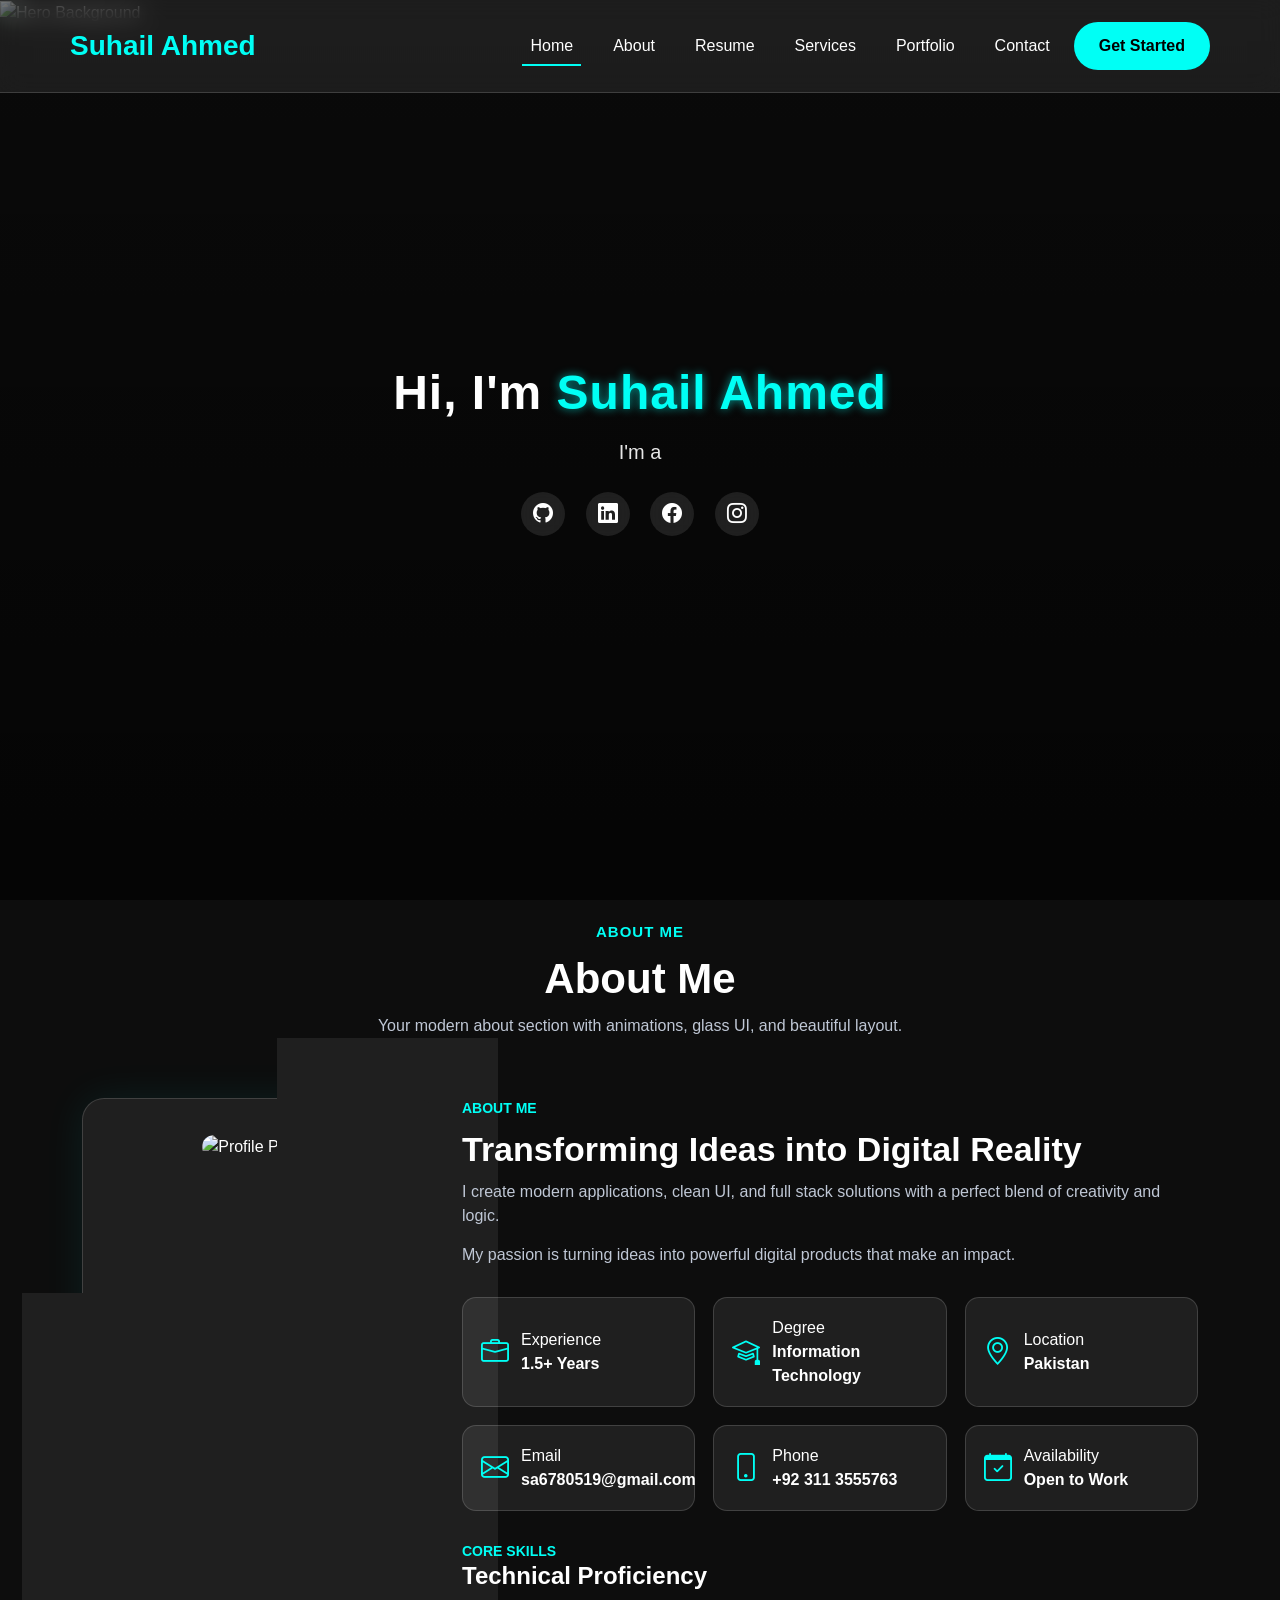
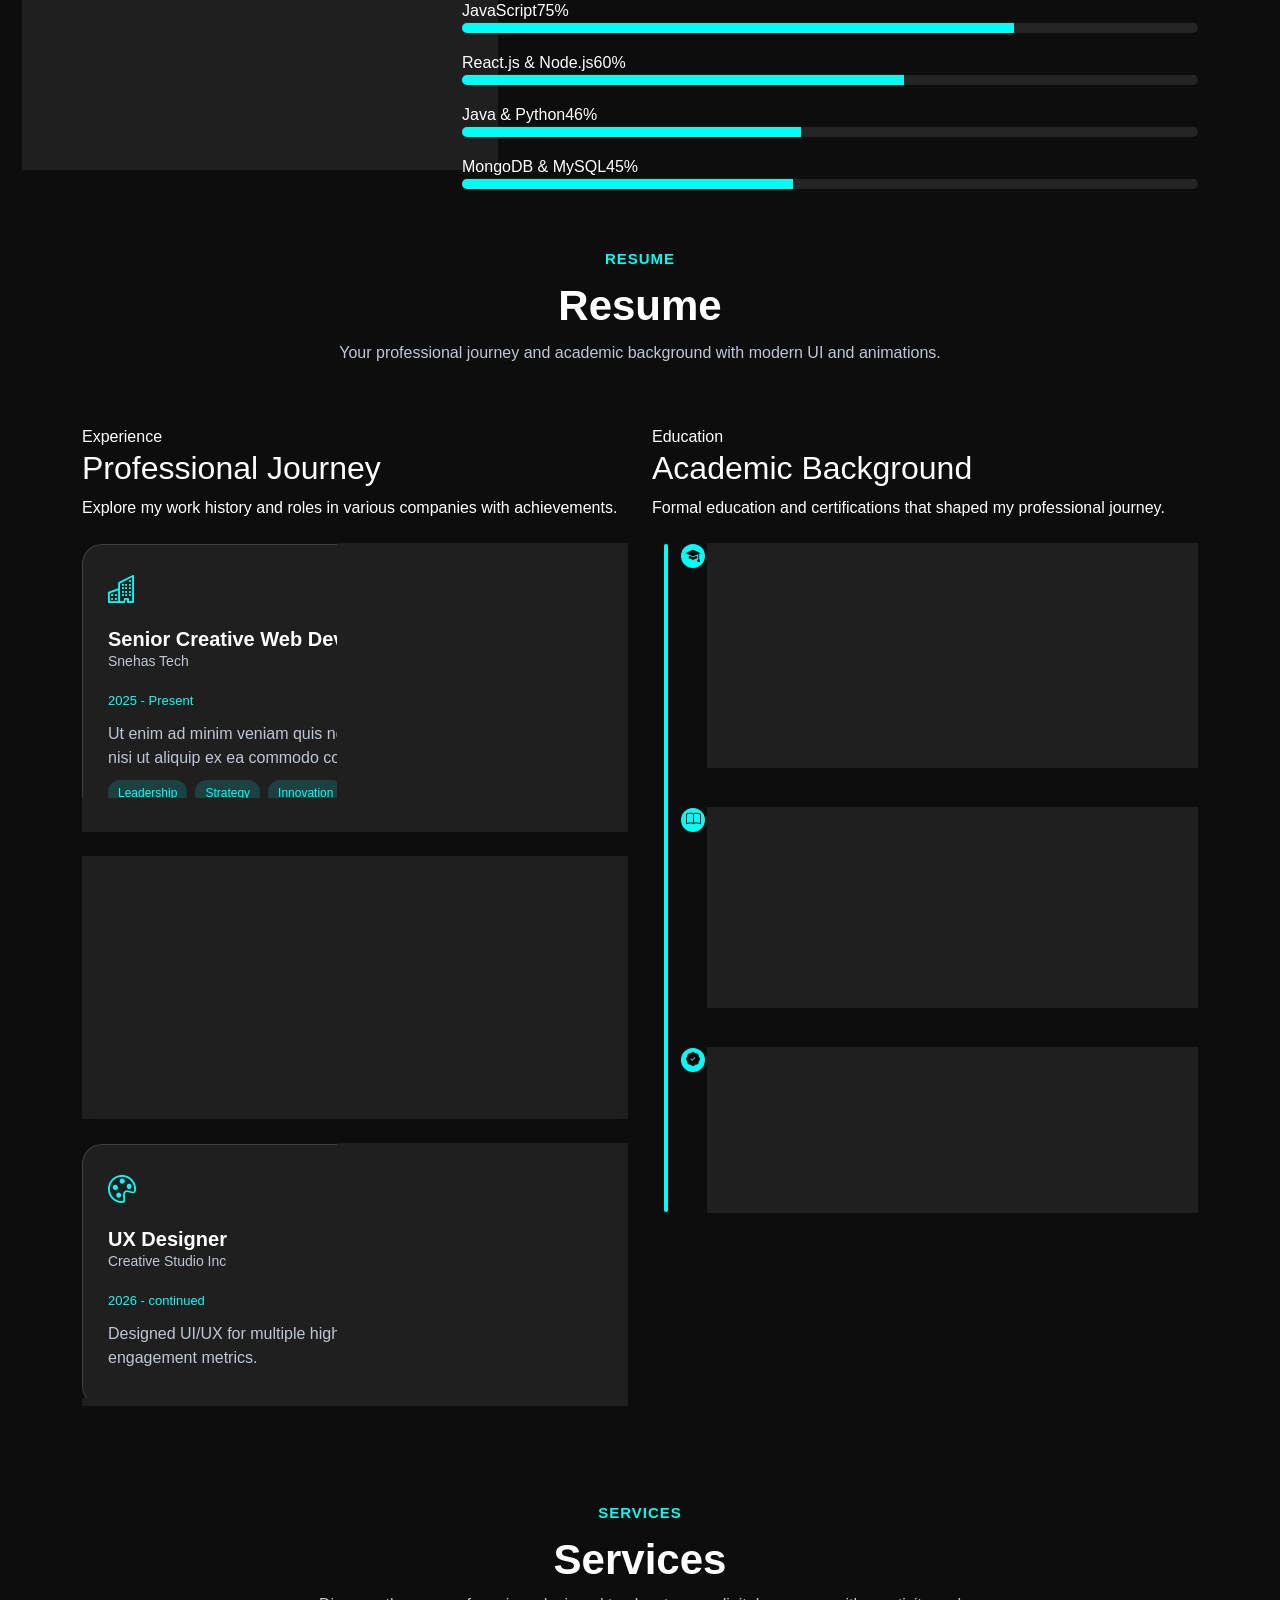
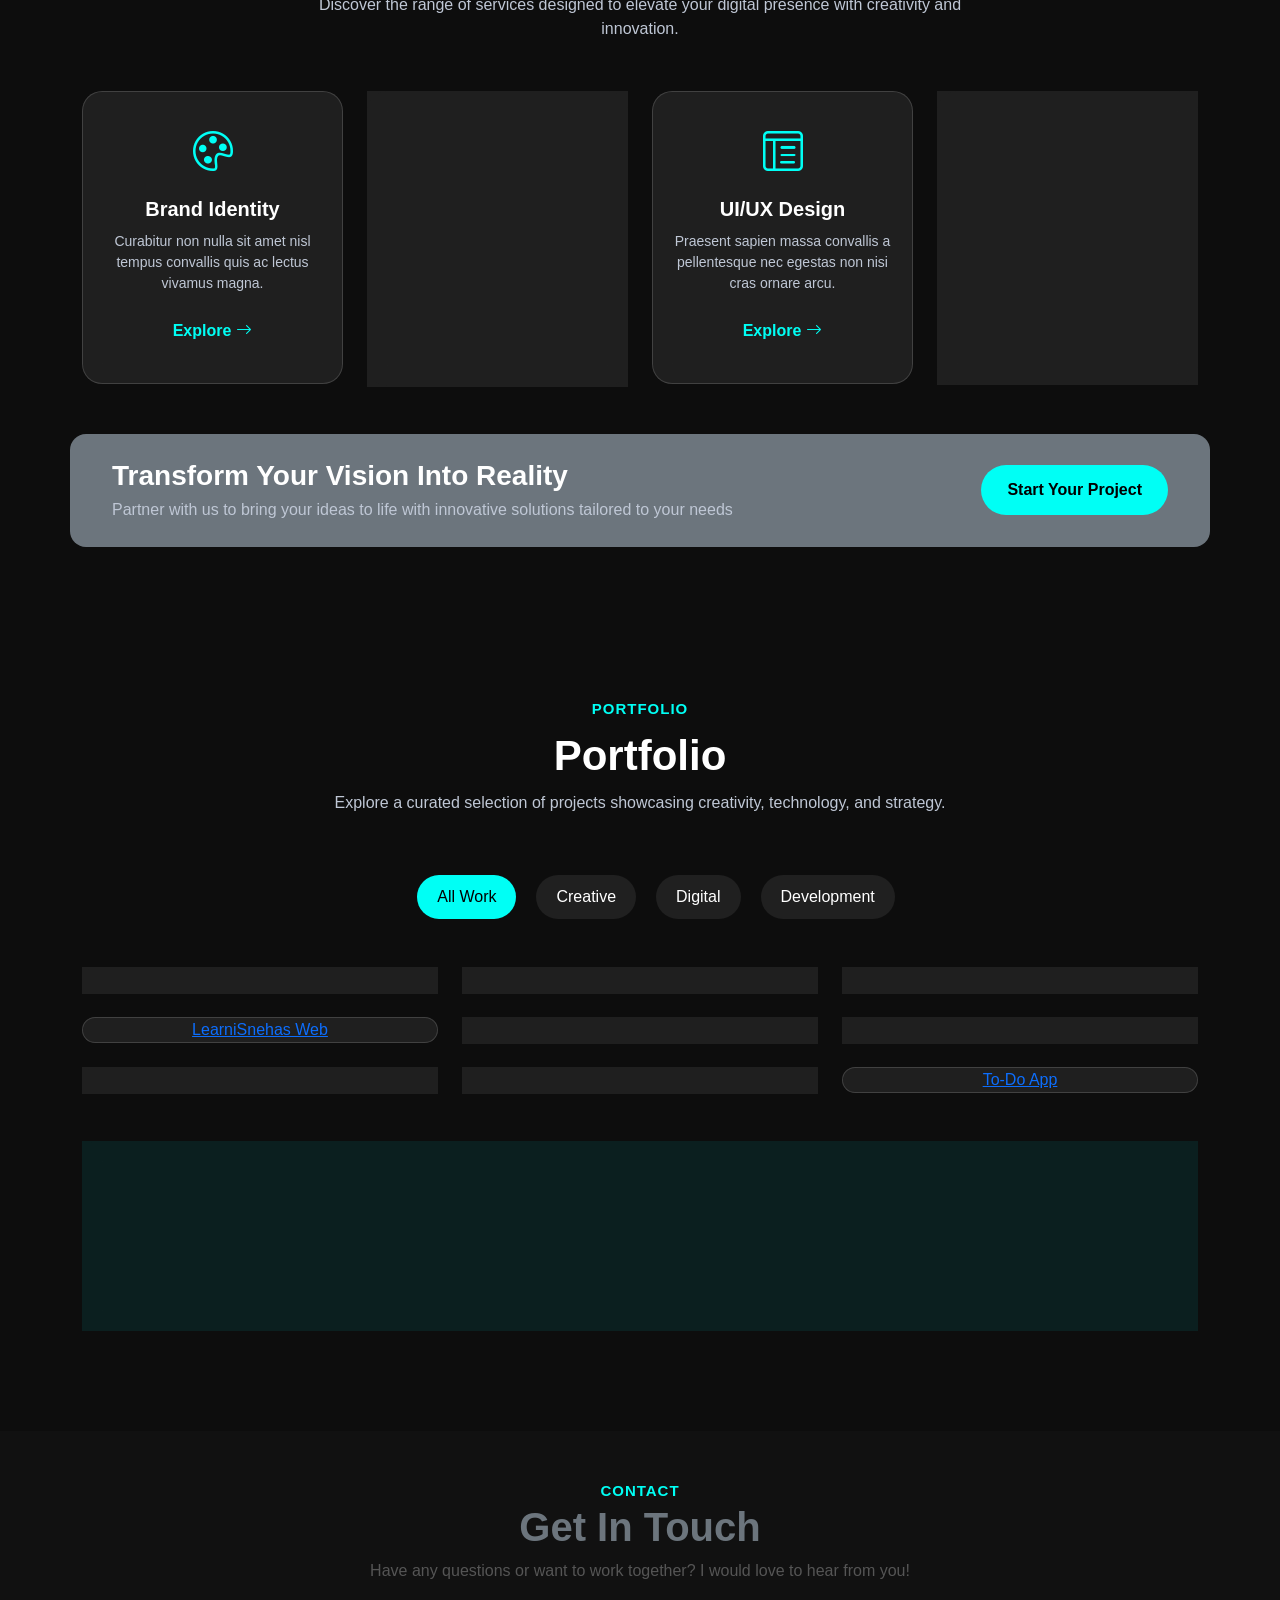
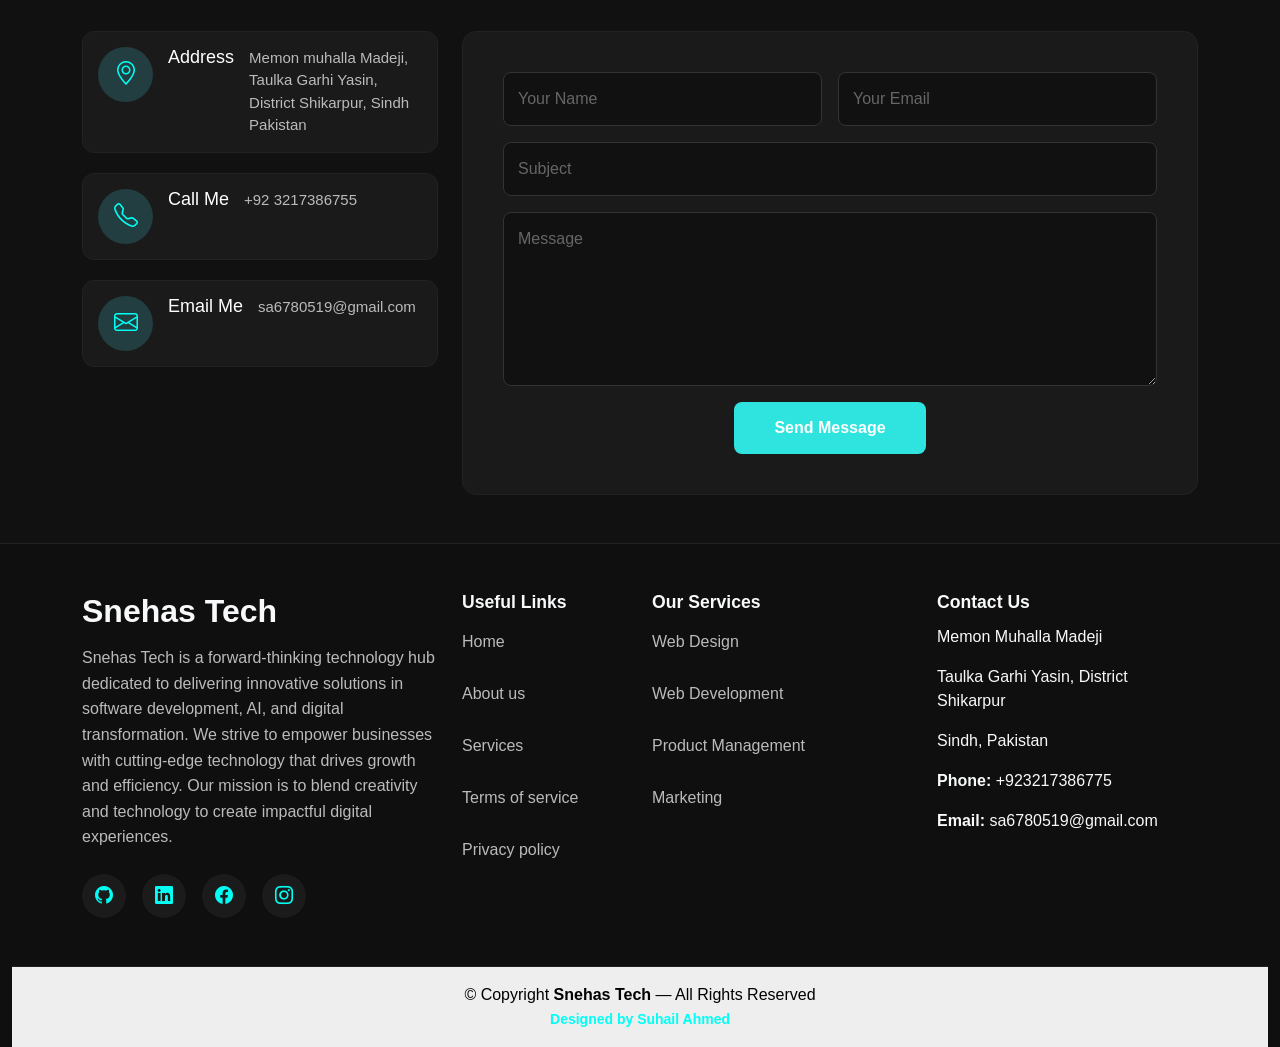
==== index.html @ a11d2ba3 "Add files via upload" ====
<!DOCTYPE html>
<html lang="en">

<head>
  <meta charset="UTF-8">
  <meta name="viewport" content="width=device-width, initial-scale=1.0">
  <title>Craftivo Navbar</title>

  <!-- Bootstrap 5.3 - Cleaned up to single instance -->
  <link href="https://cdn.jsdelivr.net/npm/bootstrap@5.3.3/dist/css/bootstrap.min.css" rel="stylesheet">
  
  <!-- Bootstrap Icons -->
  <link href="https://cdn.jsdelivr.net/npm/bootstrap-icons@1.11.3/font/bootstrap-icons.css" rel="stylesheet">
  
  <!-- AOS Animation -->
  <link href="https://cdnjs.cloudflare.com/ajax/libs/aos/2.3.4/aos.css" rel="stylesheet">
  <link rel="stylesheet" href="style.css">
</head>

<body>

  <!-- ===== Modern Bootstrap Navbar ===== -->
  <header class="header fixed-top">
    <nav class="navbar navbar-expand-lg container-xl">
      <a class="navbar-brand sitename" href="#">Suhail Ahmed</a>

      <!-- Hamburger button -->
      <button class="navbar-toggler text-white border-0" type="button" data-bs-toggle="collapse" data-bs-target="#navmenu" aria-controls="navmenu" aria-expanded="false" aria-label="Toggle navigation">
        <i class="bi bi-list" style="font-size: 35px;"></i>
      </button>

      <!-- Nav Menu -->
      <div class="collapse navbar-collapse" id="navmenu">
        <ul class="navbar-nav ms-auto mb-2 mb-lg-0 gap-lg-4">

          <li class="nav-item">
            <a class="nav-link active text-white" href="#hero">Home</a>
          </li>

          <li class="nav-item">
            <a class="nav-link" href="#about">About</a>
          </li>

          <li class="nav-item">
            <a class="nav-link" href="#resume">Resume</a>
          </li>

          <li class="nav-item">
            <a class="nav-link" href="#services">Services</a>
          </li>

          <li class="nav-item">
            <a class="nav-link" href="#portfolio">Portfolio</a>
          </li>

          <li class="nav-item">
            <a class="nav-link" href="#contact">Contact</a>
          </li>

        </ul>

        <a class="btn-getstarted ms-lg-3 mt-3 mt-lg-0" href="#about">Get Started</a>
      </div>
    </nav>
  </header>

  <main>
  <!-- ============================
     HERO SECTION (Modern UI)
============================= -->
<section id="hero" class="hero section">

  <!-- Background Image -->
  <div class="hero-bg">
    <img src="https://picsum.photos/seed/hero/1920/1080.jpg" alt="Hero Background">
    <div class="overlay"></div>
  </div>

  <div class="container hero-content text-center" data-aos="fade-up" data-aos-delay="100">
    <h2 class="hero-title">Hi, I'm <span>Suhail Ahmed</span></h2>

    <p class="hero-subtitle">
      I'm a 
      <span class="typed" data-typed-items="Web Developer, Freelancer, UX/UI Designer"></span>
      <span class="typed-cursor" aria-hidden="true"></span>
    </p>

    <div class="social-links">
      <a href="https://github.com/Suhail-Ahmed-C" aria-label="GitHub"><i class="bi bi-github"></i></a>
      <a href="https://www.linkedin.com/in/suhail-ahmed-018b76215/" aria-label="LinkedIn"><i class="bi bi-linkedin"></i></a>
      <a href="#" aria-label="Facebook"><i class="bi bi-facebook"></i></a>
      <a href="#" aria-label="Instagram"><i class="bi bi-instagram"></i></a>
      
    </div>
  </div>

</section>

<!-- ABOUT SECTION (HTML) -->
<section id="about">

  <div class="container section-title">
    <span class="subtitle">About Me</span>
    <h2>About Me</h2>
    <p>Your modern about section with animations, glass UI, and beautiful layout.</p>
  </div>

  <div class="container">
    <div class="row ">

      <!-- LEFT PROFILE CARD -->
      <div class="col-lg-4">
        <div class="profile-card">

          <div class="profile-avatar">
            <img src="https://portfoliosuhalkumbhar.vercel.app/Profile2.jpg" alt="Profile Picture">
            <div class="status-indicator"></div>
          </div>

          <div class="profile-header">
            <h3>Sneha Haseja</h3>
            <span class="role">Web Developer</span>
            <div class="rating">
              <i class="bi bi-star-fill"></i>
              <i class="bi bi-star-fill"></i>
              <i class="bi bi-star-fill"></i>
              <i class="bi bi-star-fill"></i>
              <i class="bi bi-star-half"></i>
              <span>4.8</span>
            </div>
          </div>

          <div class="profile-stats">
            <div class="stat-item"><h4>16</h4><p>Projects</p></div>
            <div class="stat-item"><h4>1+</h4><p>Years</p></div>
            <div class="stat-item"><h4>12</h4><p>Awards</p></div>
          </div>

          <div class="profile-actions">
            <a href="#" class="btn-primary"><i class="bi bi-download"></i> Download CV</a>
            <a href="#" class="btn-secondary"><i class="bi bi-envelope"></i> Contact</a>
          </div>

          <div class="social-connect">
            <a href="https://www.linkedin.com/in/suhail-ahmed-018b76215/" aria-label="LinkedIn"><i class="bi bi-linkedin"></i></a>
            <a href="https://github.com/Suhail-Ahmed-C" aria-label="GitHub"><i class="bi bi-github"></i></a>
            <a href="#" aria-label="Twitter"><i class="bi bi-twitter"></i></a>
            <a href="#" aria-label="Instagram"><i class="bi bi-instagram"></i></a>
          </div>

        </div>
      </div>

      <!-- RIGHT CONTENT -->
      <div class="col-lg-8">
        <div class="content-wrapper">

          <div class="section-tag">About Me</div>
          <h2>Transforming Ideas into Digital Reality</h2>
          <p>I create modern applications, clean UI, and full stack solutions with a perfect blend of creativity and logic.</p>
          <p>My passion is turning ideas into powerful digital products that make an impact.</p>

          <div class="details-grid">
            <div class="detail-item"><i class="bi bi-briefcase"></i><div><span>Experience</span><br><strong>1.5+ Years</strong></div></div>
            <div class="detail-item"><i class="bi bi-mortarboard"></i><div><span>Degree</span><br><strong>Information Technology</strong></div></div>
            <div class="detail-item"><i class="bi bi-geo-alt"></i><div><span>Location</span><br><strong>Pakistan</strong></div></div>
            <div class="detail-item"><i class="bi bi-envelope"></i><div><span>Email</span><br><strong>sa6780519@gmail.com</strong></div></div>
            <div class="detail-item"><i class="bi bi-phone"></i><div><span>Phone</span><br><strong>+92 311 3555763</strong></div></div>
            <div class="detail-item"><i class="bi bi-calendar-check"></i><div><span>Availability</span><br><strong>Open to Work</strong></div></div>
          </div>

          <div class="skills-showcase">
            <div class="section-tag">Core Skills</div>
            <h3>Technical Proficiency</h3>

            <!-- Skills -->
            <div class="skill-item">
              <div class="skill-info"><span>JavaScript</span><span>75%</span></div>
              <div class="progress"><div class="progress-bar" style="--target-width:75%;"></div></div>
            </div>

            <div class="skill-item">
              <div class="skill-info"><span>React.js & Node.js</span><span>60%</span></div>
              <div class="progress"><div class="progress-bar" style="--target-width:60%;"></div></div>
            </div>

            <div class="skill-item">
              <div class="skill-info"><span>Java & Python</span><span>46%</span></div>
              <div class="progress"><div class="progress-bar" style="--target-width:46%;"></div></div>
            </div>

            <div class="skill-item">
              <div class="skill-info"><span>MongoDB & MySQL</span><span>45%</span></div>
              <div class="progress"><div class="progress-bar" style="--target-width:45%;"></div></div>
            </div>

            

          </div>

        </div>
      </div>

    </div>
  </div>

</section>

<!-- RESUME SECTION -->
<section id="resume">
  <div class="container section-title">
    <span class="subtitle">Resume</span>
    <h2>Resume</h2>
    <p>Your professional journey and academic background with modern UI and animations.</p>
  </div>

  <div class="container">
    <div class="row ">

      <!-- EXPERIENCE -->
      <div class="col-lg-6">
        <div class="experience-section">
          <div class="section-header mb-4">
            <span class="section-badge">Experience</span>
            <h2>Professional Journey</h2>
            <p>Explore my work history and roles in various companies with achievements.</p>
          </div>

          <div class="experience-cards">
            <div class="exp-card featured">
              <div class="card-header">
                <div class="company-logo"><i class="bi bi-buildings"></i></div>
                <div class="period-badge">Current</div>
              </div>
              <div class="card-body">
                <h3>Senior Creative Web Developer</h3>
                <p class="company-name">Snehas Tech</p>
                <span class="duration">2025 - Present</span>
                <p class="description">Ut enim ad minim veniam quis nostrud exercitation ullamco laboris nisi ut aliquip ex ea commodo consequat.</p>
                <div class="skills-tags">
                  <span class="skill-tag">Leadership</span>
                  <span class="skill-tag">Strategy</span>
                  <span class="skill-tag">Innovation</span>
                </div>
              </div>
            </div>

            <div class="exp-card">
              <div class="card-header">
                <div class="company-logo"><i class="bi bi-laptop"></i></div>
              </div>
              <div class="card-body">
                <h3>Product Design Lead</h3>
                <p class="company-name">TechForward Solutions</p>
                <span class="duration">2024 - 2026</span>
                <p class="description">Managed design teams and led product innovations across multiple projects in my University.</p>
              </div>
            </div>

            <div class="exp-card">
              <div class="card-header">
                <div class="company-logo"><i class="bi bi-palette"></i></div>
              </div>
              <div class="card-body">
                <h3>UX Designer</h3>
                <p class="company-name">Creative Studio Inc</p>
                <span class="duration">2026 - continued</span>
                <p class="description">Designed UI/UX for multiple high-profile clients, improving engagement metrics.</p>
              </div>
            </div>
          </div>
        </div>
      </div>

      <!-- EDUCATION -->
      <div class="col-lg-6">
        <div class="education-section">
          <div class="section-header mb-4">
            <span class="section-badge">Education</span>
            <h2>Academic Background</h2>
            <p>Formal education and certifications that shaped my professional journey.</p>
          </div>

          <div class="education-timeline">
            <div class="timeline-track">
              <div class="timeline-item">
                <div class="timeline-marker"><i class="bi bi-mortarboard-fill"></i></div>
                <div class="timeline-content">
                  <div class="education-meta">
                    <span class="year-range">2025 - 2026</span>
                    <span class="degree-level">Masters</span>
                  </div>
                  <h4>Master of Web Development & Design Innovation</h4>
                  <p class="institution">Institute of Technology</p>
                  <p class="description">Focused on advanced design thinking and digital product innovation.</p>
                  <div class="achievement"><i class="bi bi-award"></i> <span>Summa Cum Laude</span></div>
                </div>
              </div>

              <div class="timeline-item">
                <div class="timeline-marker"><i class="bi bi-book"></i></div>
                <div class="timeline-content">
                  <div class="education-meta">
                    <span class="year-range">2024 - continued</span>
                    <span class="degree-level">Bachelor</span>
                  </div>
                  <h4>Bachelor of Information Technology</h4>
                  <p class="institution">The Shaikh Ayaz University Shikarpur</p>
                  <p class="description">Learned fundamentals of Java, C, C++, Python, Javascript, React and UX/UI principles.</p>
                </div>
              </div>

              <div class="timeline-item">
                <div class="timeline-marker"><i class="bi bi-patch-check-fill"></i></div>
                <div class="timeline-content">
                  <div class="education-meta">
                    <span class="year-range">2016 - 2023</span>
                    <span class="degree-level">Work</span>
                  </div>
                  <h4>Professional Work</h4>
                  <div class="certifications-list">
                    <div class="cert-item">
                      <span class="cert-name">Design Leadership</span>
                      <span class="cert-year">2022</span>
                    </div>
                    <div class="cert-item">
                      <span class="cert-name">Web Development</span>
                      <span class="cert-year">2026</span>
                    </div>
                  </div>
                </div>
              </div>

            </div>
          </div>
        </div>
      </div>

    </div>
  </div>
</section>

<!-- SERVICES SECTION -->
<section id="services" class="services section">
  <div class="container section-title text-center">
    <span class="subtitle">Services</span>
    <h2>Services</h2>
    <p>Discover the range of services designed to elevate your digital presence with creativity and innovation.</p>
  </div>

  <div class="container">
    <div class="row g-4">

      <!-- SERVICE ITEM -->
      <div class="col-lg-3 col-md-6">
        <div class="service-item">
          <div class="icon-wrapper">
            <i class="bi bi-palette"></i>
          </div>
          <h4>Brand Identity</h4>
          <p>Curabitur non nulla sit amet nisl tempus convallis quis ac lectus vivamus magna.</p>
          <a href="#" class="read-more">
            <span>Explore</span> <i class="bi bi-arrow-right"></i>
          </a>
        </div>
      </div>

      <div class="col-lg-3 col-md-6">
        <div class="service-item featured">
          <div class="featured-tag">Featured</div>
          <div class="icon-wrapper">
            <i class="bi bi-code-slash"></i>
          </div>
          
          <h4>Web Development</h4>
          <p>Vestibulum ac diam sit amet quam vehicula elementum sed sit amet dui donec rutrum.</p>
          <a href="#" class="read-more">
            <span>Explore</span> <i class="bi bi-arrow-right"></i>
          </a>
        </div>
      </div>

      <div class="col-lg-3 col-md-6">
        <div class="service-item">
          <div class="icon-wrapper">
            <i class="bi bi-layout-text-window-reverse"></i>
          </div>
          <h4>UI/UX Design</h4>
          <p>Praesent sapien massa convallis a pellentesque nec egestas non nisi cras ornare arcu.</p>
          <a href="#" class="read-more">
            <span>Explore</span> <i class="bi bi-arrow-right"></i>
          </a>
        </div>
      </div>


      <div class="col-lg-3 col-md-6">
        <div class="service-item">
          <div class="icon-wrapper">
            <i class="bi bi-graph-up-arrow"></i>
          </div>
          <h4>Analytics</h4>
          <p>Sed porttitor lectus nibh curabitur arcu erat accumsan id imperdiet et porttitor at sem.</p>
          <a href="#" class="read-more">
            <span>Explore</span> <i class="bi bi-arrow-right"></i>
          </a>
        </div>
      </div>


    </div>

    <!-- CTA BOX -->
    <div class="row mt-5 text-white bg-secondary rounded-4">
      <div class="col-12">
        <div class="cta-box d-flex flex-column flex-lg-row justify-content-between align-items-center rounded-4">
          <div class="cta-text mb-3 mb-lg-0">
            <h3>Transform Your Vision Into Reality</h3>
            <p>Partner with us to bring your ideas to life with innovative solutions tailored to your needs</p>
          </div>
          <div>
            <a href="#" class="btn cta-btn">Start Your Project</a>
          </div>
        </div>
      </div>
    </div>

  </div>
</section>

<!-- PORTFOLIO SECTION -->
<section id="portfolio" class="portfolio section">
  <div class="container section-title text-center">
    <span class="subtitle">Portfolio</span>
    <h2>Portfolio</h2>
    <p>Explore a curated selection of projects showcasing creativity, technology, and strategy.</p>
  </div>

  <div class="container">

    <!-- FILTER BUTTONS -->
    <ul class="portfolio-filters d-flex justify-content-center mb-5" id="portfolio-filters">
      <li class="filter-active" data-filter="*">All Work</li>
      <li data-filter=".filter-creative">Creative</li>
      <li data-filter=".filter-digital">Digital</li>
      <li data-filter=".filter-development">Development</li>
    </ul>

    <!-- PORTFOLIO GRID -->
    <div class="row g-4 portfolio-container">
      
      <!-- Portfolio Item -->
      <div class="col-lg-4 col-md-6 portfolio-item filter-creative">
        <div class="portfolio-card">
         <div class="text-center"><a  href="https://code-fellowship-explorer.vercel.app/">
Code Fellowship Explorer</a></div>
          
        </div>
      </div>

      <div class="col-lg-4 col-md-6 portfolio-item filter-creative">
        <div class="portfolio-card">
         <div class="text-center"><a  href="https://school-web3.vercel.app/">Nurture School Web</a></div>
          
        </div>
      </div>

      <div class="col-lg-4 col-md-6 portfolio-item filter-creative">
        <div class="portfolio-card">
         <div class="text-center"><a  href="https://vercel.com/suhails-projects-4740ba73">Quizz</a></div>
          
        </div>
      </div>
      <div class="col-lg-4 col-md-6 portfolio-item filter-creative">
        <div class="portfolio-card">
         <div class="text-center"><a  href="https://learni-snehas.vercel.app/">LearniSnehas Web</a></div>
          
        </div>
      </div>
      <div class="col-lg-4 col-md-6 portfolio-item filter-creative">
        <div class="portfolio-card">
         <div class="text-center"><a  href="https://sky-cast-seven-tau.vercel.app/">Weather</a></div>
          
        </div>
      </div>
      <div class="col-lg-4 col-md-6 portfolio-item filter-creative">
        <div class="portfolio-card">
         <div class="text-center"><a  href="https://age-calculator-two-rosy.vercel.app/">Age Calculator</a></div>
          
        </div>
      </div>
      <div class="col-lg-4 col-md-6 portfolio-item filter-creative">
        <div class="portfolio-card">
         <div class="text-center"><a  href="https://analog-clock-ecru.vercel.app/">Analog Clock</a></div>
          
        </div>
      </div>
      <div class="col-lg-4 col-md-6 portfolio-item filter-creative">
        <div class="portfolio-card">
         <div class="text-center"><a  href="https://counter-app-alpha-ruby.vercel.app/">Counter App</a></div>
          
        </div>
      </div>
      <div class="col-lg-4 col-md-6 portfolio-item filter-creative">
        <div class="portfolio-card">
         <div class="text-center"><a  href="https://to-do-list-wine-kappa-31.vercel.app/">To-Do App</a></div>
          
        </div>
      </div>

      <!-- More Portfolio Items (Repeat for others) -->
    </div>

    <!-- CTA BOX -->
    <div class="portfolio-bottom mt-5 text-center p-4 rounded-4">
      <h3>Like what you see?</h3>
      <p>Let's collaborate and build your next digital masterpiece.</p>
      <a href="#contact" class="btn btn-accent mt-2">Let's Work Together</a>
    </div>

  </div>
</section>

<!-- =========================
     CONTACT SECTION
========================= -->
<section id="contact" class="contact-section py-5">

  <div class="container" data-aos="fade-up">

    <!-- Section Title -->
    <div class="text-center mb-5">
      <span class="contact-subtitle">Contact</span>
      <h2 class="contact-title text-secondary">Get In Touch</h2>
      <p class="contact-text">
        Have any questions or want to work together? I would love to hear from you!
      </p>
    </div>

    <div class="row g-4">

      <!-- Left Contact Info -->
      <div class="col-lg-4">

        <div class="info-box" data-aos="fade-right">
          <div class="icon p-4"><i class="bi bi-geo-alt"></i></div>
          <h4>Address</h4>
          <p>Memon muhalla Madeji, Taulka Garhi Yasin, District Shikarpur, Sindh Pakistan</p>
        </div>

        <div class="info-box" data-aos="fade-right" data-aos-delay="150">
          <div class="icon"><i class="bi bi-telephone"></i></div>
          <h4>Call Me</h4>
          <p>+92 3217386755</p>
        </div>

        <div class="info-box" data-aos="fade-right" data-aos-delay="300">
          <div class="icon"><i class="bi bi-envelope"></i></div>
          <h4>Email Me</h4>
          <p>sa6780519@gmail.com</p>
        </div>

      </div>

      <!-- Right Form -->
      <div class="col-lg-8">

        <div class="form-wrapper" data-aos="fade-left">

          <form>

            <div class="row g-3">

              <div class="col-md-6">
                <input type="text" class="form-control input-dark" placeholder="Your Name" required>
              </div>

              <div class="col-md-6">
                <input type="email" class="form-control input-dark" placeholder="Your Email" required>
              </div>

              <div class="col-md-12">
                <input type="text" class="form-control input-dark" placeholder="Subject" required>
              </div>

              <div class="col-md-12">
                <textarea rows="6" class="form-control input-dark" placeholder="Message" required></textarea>
              </div>

              <div class="col-md-12 text-center">
                <button type="submit" class="btn-submit">Send Message</button>
              </div>

            </div>

          </form>

        </div>

      </div>

    </div>

  </div>

</section>

</main>

<!-- Modern Animated Footer -->
<footer class="container-fluid modern-footer text-light">
  <div class="container py-5">
    <div class="row gy-4">

      <!-- Brand + About -->
      <div class="col-lg-4 col-md-6">
        <h3 class="footer-title">Snehas Tech</h3>
        <p class="footer-text">
          Snehas Tech is a forward-thinking technology hub dedicated to delivering innovative solutions in software development, AI, and digital transformation. We strive to empower businesses with cutting-edge technology that drives growth and efficiency. Our mission is to blend creativity and technology to create impactful digital experiences.
        </p>

        <div class="footer-social d-flex gap-3 mt-4">
          <a href="https://github.com/Suhail-Ahmed-C" class="social-icon" aria-label="Github"><i class="bi bi-github"></i></a>
          <a href="https://www.linkedin.com/in/suhail-ahmed-018b76215/" class="social-icon" aria-label="LinkedIn"><i class="bi bi-linkedin"></i></a>
          <a href="#" class="social-icon" aria-label="Facebook"><i class="bi bi-facebook"></i></a>
          <a href="#" class="social-icon" aria-label="Instagram"><i class="bi bi-instagram"></i></a>
        </div>
      </div>

      <!-- Useful Links -->
      <div class="col-lg-2 col-md-6">
        <h5 class="footer-subtitle">Useful Links</h5>
        <ul class="footer-links">
          <li><a href="#">Home</a></li>
          <li><a href="#">About us</a></li>
          <li><a href="#">Services</a></li>
          <li><a href="#">Terms of service</a></li>
          <li><a href="#">Privacy policy</a></li>
        </ul>
      </div>

      <!-- Services -->
      <div class="col-lg-3 col-md-6">
        <h5 class="footer-subtitle">Our Services</h5>
        <ul class="footer-links">
          <li><a href="#">Web Design</a></li>
          <li><a href="#">Web Development</a></li>
          <li><a href="#">Product Management</a></li>
          <li><a href="#">Marketing</a></li>
          <!--<li><a href="#">Graphic Design</a></li> -->
        </ul>
      </div>

      <!-- Contact -->
      <div class="col-lg-3 col-md-6">
        <h5 class="footer-subtitle">Contact Us</h5>
        <p>Memon Muhalla Madeji</p>
        <p>Taulka Garhi Yasin, District Shikarpur</p>
        <p>Sindh, Pakistan</p>

        <p class="mt-3"><strong>Phone:</strong> +923217386775</p>
        <p><strong>Email:</strong> sa6780519@gmail.com</p>
      </div>

    </div>
  </div>

  <!-- Copyright -->
  <div class="footer-bottom text-center py-3">
    <p class="mb-0">
      © Copyright <strong>Snehas Tech</strong> — All Rights Reserved
    </p>
    <small>Designed by Suhail Ahmed</small>
  </div>
</footer>

  <!-- Bootstrap JS -->
  <script src="https://cdn.jsdelivr.net/npm/bootstrap@5.3.3/dist/js/bootstrap.bundle.min.js"></script>
  <!-- Typed.js -->
  <script src="https://cdn.jsdelivr.net/npm/typed.js@2.0.12"></script>
  <!-- AOS Animation -->
  <script src="https://cdnjs.cloudflare.com/ajax/libs/aos/2.3.4/aos.js"></script>
<script src="script.js"></script>
</body>

</html>
---- style.css ----
body {
      background: #0d0d0d;
      color: #fff;
      font-family: "Poppins", sans-serif;
    }

    /* Header */
    .header {
      background: rgba(255, 255, 255, 0.08);
      backdrop-filter: blur(12px);
      border-bottom: 1px solid rgba(255, 255, 255, 0.15);
      padding: 12px 0;
    }

    .sitename {
      font-size: 28px;
      font-weight: 700;
      color: #00fff5;
      transition: 0.3s;
    }

    .sitename:hover {
      color: #00fff5;
    }

    /* Desktop Nav Links */
    .navbar-nav .nav-link {
      color: #fff;
      font-weight: 500;
      position: relative;
      padding: 8px 0;
    }

    /* Hover underline */
    .navbar-nav .nav-link::after {
      content: "";
      width: 0%;
      height: 2px;
      position: absolute;
      left: 0;
      bottom: 0;
      background: #00fff5;
      transition: 0.3s;
    }

    .navbar-nav .nav-link:hover::after,
    .navbar-nav .nav-link.active::after {
      width: 100%;
    }

    /* Get Started Button - Ensuring minimum touch target */
    .btn-getstarted {
      background: #00fff5;
      padding: 12px 25px; /* Increased padding for better touch target */
      border-radius: 50px;
      color: #000;
      font-weight: 600;
      text-decoration: none;
      transition: 0.3s;
      display: inline-block; /* Ensures proper dimensions */
      min-height: 44px; /* Minimum touch target height */
      min-width: 44px; /* Minimum touch target width */
    }

    .btn-getstarted:hover {
      background: #00e8ff;
    }

    /* ============================
       HERO MODERN UI STYLING
    ============================= */

    .hero {
      position: relative;
      height: 100vh;
      display: flex;
      align-items: center;
      overflow: hidden;
      padding: 0;
    }

    /* Background Image */
    .hero-bg {
      position: absolute;
      inset: 0;
    }
    
    .hero-bg img {
      width: 100%;
      height: 100%;
      object-fit: cover;
      filter: brightness(70%);
    }

    /* Gradient Overlay */
    .hero-bg .overlay {
      position: absolute;
      inset: 0;
      background: linear-gradient(180deg, rgba(0,0,0,0.25) 0%, rgba(0,0,0,0.65) 100%);
    }

    /* Content Centering */
    .hero-content {
      position: relative;
      z-index: 10;
      color: #fff;
      padding: 0 15px; /* Added padding for mobile */
    }

    /* Title */
    .hero-title {
      font-size: 48px;
      font-weight: 700;
      letter-spacing: 1px;
      margin-bottom: 15px;
      animation: fadeUp 1s ease forwards;
    }

    .hero-title span {
      color: #00fff5;
      text-shadow: 0 0 10px rgba(0,255,245,0.6);
    }

    /* Subtitle / Typed Effect */
    .hero-subtitle {
      font-size: 20px;
      margin-bottom: 25px;
      opacity: 0.9;
    }

    /* Social Icons - Ensuring minimum touch targets */
    .social-links a {
      display: inline-flex;
      justify-content: center;
      align-items: center;
      width: 44px; /* Minimum touch target */
      height: 44px; /* Minimum touch target */
      margin: 0 8px;
      color: #fff;
      font-size: 20px;
      border-radius: 50%;
      background: rgba(255,255,255,0.1);
      backdrop-filter: blur(8px);
      transition: 0.3s ease;
    }

    .social-links a:hover {
      background: #00fff5;
      color: #000;
      transform: translateY(-5px) scale(1.05);
      box-shadow: 0 0 12px rgba(0,255,245,0.8);
    }

    /* Fade Up Animation */
    @keyframes fadeUp {
      from {
        opacity: 0;
        transform: translateY(20px);
      }
      to {
        opacity: 1;
        transform: translateY(0);
      }
    }

    /* Responsive */
    @media (max-width: 768px) {
      .hero-title {
        font-size: 34px;
      }
      .hero-subtitle {
        font-size: 18px;
      }
    }

    /* Extra small devices (phones, 576px and down) */
    @media (max-width: 576px) {
      .hero-content {
        padding: 0 20px; /* Additional padding for very small screens */
      }
      
      .hero-title {
        font-size: 28px;
      }
      
      .hero-subtitle {
        font-size: 16px;
      }
      
      .social-links a {
        width: 40px;
        height: 40px;
        margin: 0 5px;
      }
    }

    :root {
      --glass-bg: rgba(255, 255, 255, 0.08);
      --glass-border: rgba(255, 255, 255, 0.15);
      --theme-color: #00fff5;
      --text-light: #bfc7d5;
    }

    /* Main Section */
    #about {
      padding: 20px 0;
      color: #fff;
      background: #0d0d0d;
    }

    /* Section Title */
    .section-title {
      text-align: center;
      padding-bottom: 50px;
    }

    .section-title span.subtitle {
      font-size: 15px;
      text-transform: uppercase;
      color: var(--theme-color);
      font-weight: 600;
      letter-spacing: 1px;
    }

    .section-title h2 {
      font-size: 42px;
      font-weight: 700;
      margin-top: 10px;
    }

    .section-title p {
      max-width: 700px;
      margin: 10px auto;
      color: var(--text-light);
    }

    /* Profile Card */
    .profile-card {
      background: var(--glass-bg);
      border: 1px solid var(--glass-border);
      padding: 35px;
      border-radius: 22px;
      text-align: center;
      backdrop-filter: blur(12px);
      box-shadow: 0px 0px 40px rgba(0, 255, 255, 0.08);
      animation: fadeUp 1s ease forwards;
    }

    .profile-avatar {
      position: relative;
      width: 140px;
      height: 140px;
      margin: auto;
    }

    .profile-avatar img {
      width: 100%;
      height: 100%;
      object-fit: cover;
      border-radius: 18px;
    }

    .status-indicator {
      position: absolute;
      width: 18px;
      height: 18px;
      background: #00ff47;
      border-radius: 50%;
      bottom: 8px;
      right: 8px;
      border: 2px solid #0d0d0d;
    }

    .profile-header h3 {
      margin-top: 20px;
      font-size: 26px;
      font-weight: 600;
    }

    .profile-header .role {
      color: var(--theme-color);
      font-size: 15px;
    }

    .rating {
      margin-top: 10px;
      color: var(--theme-color);
      font-size: 18px;
    }

    .profile-stats {
      display: flex;
      justify-content: space-between;
      margin: 25px 0;
    }

    .profile-stats .stat-item h4 {
      font-size: 24px;
      margin: 0;
    }

    /* Profile Actions - Ensuring minimum touch targets */
    .profile-actions a {
      display: block;
      padding: 12px; /* Increased padding for better touch target */
      border-radius: 10px;
      margin-bottom: 10px;
      font-weight: 600;
      transition: 0.3s;
      text-decoration: none;
      min-height: 44px; /* Minimum touch target height */
    }

    .btn-primary {
      background: var(--theme-color);
      color: #000;
    }

    .btn-primary:hover {
      opacity: 0.85;
    }

    .btn-secondary {
      background: rgba(255, 255, 255, 0.12);
      color: #fff;
    }

    .btn-secondary:hover {
      background: rgba(255, 255, 255, 0.2);
    }

    /* Social Connect - Ensuring minimum touch targets */
    .social-connect a {
      margin: 0 8px;
      font-size: 20px;
      color: var(--text-light);
      transition: 0.3s;
      display: inline-block;
      width: 44px; /* Minimum touch target */
      height: 44px; /* Minimum touch target */
      line-height: 44px; /* Center icon vertically */
      text-align: center; /* Center icon horizontally */
    }

    .social-connect a:hover {
      color: var(--theme-color);
    }

    /* Right Side Content */
    .content-wrapper {
      animation: fadeLeft 1s ease forwards;
    }

    .section-tag {
      color: var(--theme-color);
      font-size: 14px;
      font-weight: 600;
      text-transform: uppercase;
    }

    .content-wrapper h2 {
      font-size: 34px;
      margin: 10px 0;
      font-weight: 700;
    }

    .content-wrapper p {
      color: var(--text-light);
      margin-bottom: 15px;
    }

    /* Details Grid */
    .details-grid {
      display: grid;
      grid-template-columns: repeat(auto-fit, minmax(230px, 1fr));
      gap: 18px;
      margin: 30px 0;
    }

    .detail-item {
      background: var(--glass-bg);
      padding: 18px;
      border-radius: 14px;
      border: 1px solid var(--glass-border);
      display: flex;
      align-items: center;
      gap: 12px;
      transition: 0.3s;
    }

    .detail-item i {
      font-size: 28px;
      color: var(--theme-color);
    }

    .detail-item:hover {
      transform: translateY(-4px);
      border-color: var(--theme-color);
    }

    /* Skills Section */
    .skills-showcase h3 {
      font-size: 24px;
      font-weight: 600;
    }

    .skill-item {
      margin-bottom: 18px;
    }

    .progress {
      height: 10px;
      border-radius: 30px;
      background: rgba(255, 255, 255, 0.1);
    }

    .progress-bar {
      background: var(--theme-color);
      width: 0%;
      animation: growFill 2.4s ease forwards;
    }

    /* ANIMATIONS */
    @keyframes fadeUp {
      0% { opacity: 0; transform: translateY(30px); }
      100% { opacity: 1; transform: translateY(0); }
    }

    @keyframes fadeLeft {
      0% { opacity: 0; transform: translateX(50px); }
      100% { opacity: 1; transform: translateX(0); }
    }

    @keyframes growFill {
      from { width: 0; }
      to { width: var(--target-width); }
    }

    /* Extra small devices (phones, 576px and down) */
    @media (max-width: 576px) {
      .section-title h2 {
        font-size: 32px;
      }
      
      .profile-card {
        padding: 25px 15px;
      }
      
      .details-grid {
        grid-template-columns: 1fr;
      }
      
      .content-wrapper h2 {
        font-size: 28px;
      }
    }

    /* Resume Section */
    #resume {
      padding: 20px 0;
      color: #fff;
      background: #0d0d0d;
    }

    /* EXPERIENCE CARDS */
    .exp-card {
      background: var(--glass-bg);
      border: 1px solid var(--glass-border);
      border-radius: 20px;
      padding: 25px;
      margin-bottom: 25px;
      position: relative;
      transition: transform 0.3s, box-shadow 0.3s;
      backdrop-filter: blur(12px);
    }

    .exp-card:hover {
      transform: translateY(-5px);
      box-shadow: 0 15px 40px rgba(0,255,255,0.1);
    }

    .exp-card .card-header {
      display: flex;
      justify-content: space-between;
      align-items: center;
      margin-bottom: 15px;
    }

    .exp-card .company-logo {
      font-size: 28px;
      color: var(--theme-color);
    }

    .exp-card .period-badge {
      background: var(--theme-color);
      color: #000;
      padding: 4px 12px;
      border-radius: 50px;
      font-size: 12px;
      font-weight: 600;
    }

    .exp-card h3 {
      font-size: 20px;
      font-weight: 600;
      margin: 0;
    }

    .exp-card .company-name {
      font-size: 14px;
      color: var(--text-light);
    }

    .exp-card .duration {
      font-size: 13px;
      color: var(--theme-color);
    }

    .exp-card .description {
      margin: 10px 0;
      color: var(--text-light);
    }

    .skills-tags {
      display: flex;
      flex-wrap: wrap;
      gap: 8px;
    }

    .skills-tags .skill-tag {
      background: rgba(0,255,255,0.15);
      padding: 4px 10px;
      border-radius: 12px;
      font-size: 12px;
      font-weight: 500;
      color: #00fff5;
    }

    /* EDUCATION TIMELINE */
    .timeline-track {
      position: relative;
      padding-left: 30px;
    }

    .timeline-track::before {
      content: '';
      position: absolute;
      top: 0;
      left: 12px;
      width: 4px;
      height: 100%;
      background: var(--theme-color);
      border-radius: 2px;
    }

    .timeline-item {
      position: relative;
      margin-bottom: 40px;
      padding-left: 25px;
      animation: fadeUp 1s ease forwards;
    }

    .timeline-marker {
      position: absolute;
      left: -1px;
      top: 0;
      width: 24px;
      height: 24px;
      border-radius: 50%;
      background: var(--theme-color);
      display: flex;
      align-items: center;
      justify-content: center;
      color: #000;
      font-size: 14px;
    }

    .timeline-content {
      background: var(--glass-bg);
      border: 1px solid var(--glass-border);
      border-radius: 15px;
      padding: 20px;
      backdrop-filter: blur(12px);
      transition: transform 0.3s;
    }

    .timeline-item:hover .timeline-content {
      transform: translateY(-5px);
      box-shadow: 0 15px 30px rgba(0,255,255,0.08);
    }

    .timeline-content h4 {
      margin-top: 0;
      font-size: 18px;
      font-weight: 600;
    }

    .timeline-content .education-meta {
      display: flex;
      justify-content: space-between;
      font-size: 13px;
      color: var(--theme-color);
      margin-bottom: 5px;
    }

    .timeline-content p {
      color: var(--text-light);
    }

    .certifications-list .cert-item {
      display: flex;
      justify-content: space-between;
      font-size: 13px;
      background: rgba(0,255,255,0.1);
      padding: 6px 12px;
      border-radius: 12px;
      margin-top: 5px;
    }

    /* Extra small devices (phones, 576px and down) */
    @media (max-width: 576px) {
      .exp-card {
        padding: 20px 15px;
      }
      
      .timeline-content {
        padding: 15px;
      }
      
      .timeline-content h4 {
        font-size: 16px;
      }
    }

    /* Services Section */
    #services {
      background: #0d0d0d;
      color: #fff;
      padding: 50px 0;
    }

    #services .section-title span.subtitle {
      color: #00fff5;
      font-weight: 600;
      letter-spacing: 1px;
      text-transform: uppercase;
    }

    #services .section-title h2 {
      font-size: 42px;
      font-weight: 700;
    }

    #services .section-title p {
      color: #bfc7d5;
      max-width: 700px;
      margin: auto;
    }

    .service-item {
      background: rgba(255,255,255,0.08);
      border: 1px solid rgba(255,255,255,0.15);
      backdrop-filter: blur(12px);
      border-radius: 20px;
      padding: 30px 20px;
      text-align: center;
      transition: transform 0.3s, box-shadow 0.3s;
      position: relative;
    }

    .service-item:hover {
      transform: translateY(-10px);
      box-shadow: 0 15px 40px rgba(0,255,255,0.1);
    }

    .service-item .icon-wrapper {
      font-size: 40px;
      color: #00fff5;
      margin-bottom: 15px;
    }

    .service-item h4 {
      font-size: 20px;
      font-weight: 600;
      margin-bottom: 10px;
    }

    .service-item p {
      font-size: 14px;
      color: #bfc7d5;
      margin-bottom: 15px;
    }

    /* Service Read More Link - Ensuring minimum touch target */
    .service-item .read-more {
      color: #00fff5;
      font-weight: 600;
      text-decoration: none;
      display: inline-flex;
      align-items: center;
      gap: 5px;
      transition: 0.3s;
      padding: 8px 0; /* Added padding for better touch target */
      min-height: 44px; /* Minimum touch target height */
    }

    .service-item .read-more:hover {
      transform: translateX(5px);
    }

    .service-item.featured {
      border: 2px solid #00fff5;
    }

    .service-item .featured-tag {
      position: absolute;
      top: 15px;
      right: 15px;
      background: #00fff5;
      color: #000;
      padding: 4px 10px;
      font-size: 12px;
      font-weight: 600;
      border-radius: 50px;
    }

    /* CTA BOX */
    .cta-box {
      padding: 25px 30px;
      border-radius: 1rem; /* Added border-radius */
    }

    .cta-box h3 {
      font-weight: 600;
      margin: 0 0 5px 0;
    }

    .cta-box p {
      color: #bfc7d5;
      margin-bottom: 0;
    }

    /* CTA Button - Ensuring minimum touch target */
    .cta-btn {
      background: #00fff5;
      color: #000;
      padding: 12px 25px; /* Increased padding for better touch target */
      border-radius: 50px;
      font-weight: 600;
      text-decoration: none;
      transition: 0.3s;
      display: inline-block;
      min-height: 44px; /* Minimum touch target height */
    }

    .cta-btn:hover {
      background: #00e8ff;
      transform: translateY(-3px);
    }

    /* Extra small devices (phones, 576px and down) */
    @media (max-width: 576px) {
      .service-item {
        padding: 20px 15px;
      }
      
      .cta-box {
        padding: 20px 15px;
      }
      
      .cta-box h3 {
        font-size: 20px;
      }
    }

    /* Portfolio Section */
    #portfolio {
      background: #0d0d0d;
      color: #fff;
      padding: 100px 0;
    }

    #portfolio .section-title span.subtitle {
      color: #00fff5;
      font-weight: 600;
      letter-spacing: 1px;
      text-transform: uppercase;
    }

    #portfolio .section-title h2 {
      font-size: 42px;
      font-weight: 700;
    }

    /* Portfolio Filters - Ensuring minimum touch targets */
    #portfolio .portfolio-filters li {
      display: inline-block;
      margin: 0 10px;
      padding: 10px 20px; /* Increased padding for better touch target */
      background: rgba(255,255,255,0.08);
      border-radius: 50px;
      cursor: pointer;
      transition: 0.3s;
      min-height: 44px; /* Minimum touch target height */
    }

    #portfolio .portfolio-filters .filter-active,
    #portfolio .portfolio-filters li:hover {
      background: #00fff5;
      color: #000;
    }

    .portfolio-card {
      background: rgba(255,255,255,0.08);
      border: 1px solid rgba(255,255,255,0.15);
      backdrop-filter: blur(12px);
      border-radius: 20px;
      overflow: hidden;
      transition: transform 0.3s, box-shadow 0.3s;
      position: relative;
    }

    .portfolio-card:hover {
      transform: translateY(-10px);
      box-shadow: 0 15px 40px rgba(0,255,255,0.1);
    }

    .portfolio-image-container {
      position: relative;
      overflow: hidden;
    }

    .portfolio-image-container img {
      width: 100%;
      transition: transform 0.5s;
    }

    .portfolio-image-container:hover img {
      transform: scale(1.1);
    }

    .portfolio-overlay {
      position: absolute;
      top: 0; left: 0; right: 0; bottom: 0;
      background: rgba(0,0,0,0.6);
      opacity: 0;
      transition: 0.3s;
      color: #fff;
      text-align: center;
    }

    .portfolio-image-container:hover .portfolio-overlay {
      opacity: 1;
    }

    .portfolio-overlay h5 {
      font-size: 18px;
      font-weight: 600;
      margin-bottom: 5px;
    }

    .portfolio-overlay span {
      font-size: 14px;
      color: #00fff5;
    }

    /* Portfolio Actions - Ensuring minimum touch targets */
    .portfolio-actions a {
      display: inline-block;
      margin: 5px 5px 0 5px;
      color: #00fff5;
      font-size: 18px;
      transition: 0.3s;
      width: 44px; /* Minimum touch target */
      height: 44px; /* Minimum touch target */
      line-height: 44px; /* Center icon vertically */
      text-align: center; /* Center icon horizontally */
    }

    .portfolio-actions a:hover {
      transform: scale(1.2);
    }

    .portfolio-meta {
      display: flex;
      justify-content: space-between;
      padding: 10px 15px;
      font-size: 14px;
      color: #bfc7d5;
    }

    .portfolio-meta .tag {
      background: rgba(0,255,245,0.1);
      padding: 2px 8px;
      border-radius: 12px;
      margin-right: 5px;
    }

    .portfolio-bottom {
      background: rgba(0,255,255,0.08);
      border: 1px solid rgba(255,255,255,0.15);
      backdrop-filter: blur(12px);
      padding: 25px 30px;
      transition: transform 0.3s, box-shadow 0.3s;
    }

    .portfolio-bottom:hover {
      transform: translateY(-5px);
      box-shadow: 0 20px 40px rgba(0,255,255,0.1);
    }

    /* Accent Button - Ensuring minimum touch target */
    .btn-accent {
      background: #00fff5;
      color: #000;
      padding: 12px 25px; /* Increased padding for better touch target */
      border-radius: 50px;
      font-weight: 600;
      text-decoration: none;
      transition: 0.3s;
      display: inline-block;
      min-height: 44px; /* Minimum touch target height */
    }

    .btn-accent:hover {
      background:#00fff5;
      transform: translateY(-3px);
    }

    /* Extra small devices (phones, 576px and down) */
    @media (max-width: 576px) {
      #portfolio .portfolio-filters li {
        margin: 5px;
        padding: 8px 15px;
        font-size: 14px;
      }
      
      .portfolio-bottom {
        padding: 20px 15px;
      }
    }

    /* Contact Section Modern UI */
    .contact-subtitle {
      font-size: 15px;
      color: #00fff5;
      font-weight: 800;
      text-transform: uppercase;
      letter-spacing: 1px;
    }

    .contact-title {
      font-size: 40px;
      font-weight: 700;
    }

    .contact-text {
      max-width: 650px;
      margin: 0 auto;
      color: #555;
    }

    .contact-card {
      background:#0d0d0d;
      padding: 5px;
      margin-bottom: 20px;
      border-radius: 16px;
      backdrop-filter: blur(10px);
      border: 1px solid rgba(248, 9, 9, 0.3);
      transition: .4s ease;
    }

    .contact-card:hover {
      transform: translateY(-8px);
      box-shadow: 0 10px 25px rgba(0,0,0,0.1);
    }

    /* Dark background for section */
    .contact-section {
      background: #111;
    }

    /* Info Box Styling - Ensuring minimum touch targets */
    .info-box {
      background: #1a1a1a;
      padding: 15px; /* Increased padding for better touch target */
      border-radius: 12px;
      margin-bottom: 20px;
      border: 1px solid #222;
      display: flex;
      align-items: flex-start;
      gap: 15px;
      transition: .3s ease;
      min-height: 44px; /* Minimum touch target height */
    }

    .info-box:hover {
      transform: translateY(-5px);
      border-color: #00fff5;
    }

    /* Icon Circle */
    .info-box .icon {
      width: 55px;
      height: 55px;
      border-radius: 50%;
      background:  rgba(58, 169, 177, 0.25);
      color:#00fff5;
      display: flex;
      justify-content: center;
      align-items: center;
      font-size: 24px;
      transition: .3s;
    }

    .info-box:hover .icon {
      background: rgba(58, 169, 177, 0.25);
      transform: scale(1.1);
    }

    .info-box h4 {
      color: #fff;
      font-size: 18px;
      margin-bottom: 4px;
    }

    .info-box p {
      color: #bbb;
      margin: 0;
      font-size: 15px;
    }

    /* Form Box */
    .form-wrapper {
      background: #1a1a1a;
      padding: 40px;
      border-radius: 14px;
      border: 1px solid #222;
    }

    /* Dark Inputs - Ensuring proper sizing for mobile */
    .input-dark {
      background: #111;
      color: #eee;
      border: 1px solid #333;
      padding: 14px; /* Increased padding for better touch target */
      border-radius: 8px;
      transition: .3s;
      font-size: 16px; /* Prevents zoom on iOS */
      min-height: 44px; /* Minimum touch target height */
    }

    .input-dark::placeholder {
      color: #666;
    }

    .input-dark:focus {
      border-color: #00fff5;
      box-shadow: 0 0 8px rgba(255, 73, 73, 0.3);
      color: #fff;
    }

    /* Submit Button - Ensuring minimum touch target */
    .btn-submit {
      background:#2fe4de;
      color: #fff;
      font-weight: 600;
      padding: 14px 40px; /* Increased padding for better touch target */
      border-radius: 8px;
      border: none;
      font-size: 16px;
      transition: .3s;
      min-height: 44px; /* Minimum touch target height */
    }

    .btn-submit:hover {
      background: #4af0ea;
      transform: translateY(-3px);
    }

    /* Extra small devices (phones, 576px and down) */
    @media (max-width: 576px) {
      .contact-title {
        font-size: 32px;
      }
      
      .form-wrapper {
        padding: 25px 15px;
      }
      
      .info-box {
        padding: 12px;
      }
      
      .info-box .icon {
        width: 45px;
        height: 45px;
        font-size: 20px;
      }
    }

    /* Footer Background */
    .modern-footer {
      background: #0f0f0f;
      border-top: 1px solid #222;
    }

    /* Titles */
    .footer-title {
      font-size: 2rem;
      font-weight: 700;
      margin-bottom: 15px;
    }

    .footer-subtitle {
      font-weight: 600;
      margin-bottom: 12px;
      font-size: 1.1rem;
    }

    /* Paragraph Text */
    .footer-text {
      color: #bbb;
      line-height: 1.6;
    }

    /* Links - Ensuring minimum touch targets */
    .footer-links {
      list-style: none;
      padding: 0;
    }

    .footer-links li {
      margin-bottom: 8px;
    }

    .footer-links a {
      color: #bbb;
      text-decoration: none;
      transition: 0.3s;
      display: block;
      padding: 5px 0; /* Added padding for better touch target */
      min-height: 44px; /* Minimum touch target height */
    }

    .footer-links a:hover {
      color: #fff;
      padding-left: 5px;
    }

    /* Social Icons - Ensuring minimum touch targets */
    .social-icon {
      width: 44px; /* Minimum touch target */
      height: 44px; /* Minimum touch target */
      display: flex;
      align-items: center;
      justify-content: center;
      background: #1b1b1b;
      border-radius: 50%;
      font-size: 18px;
      color: #00fff5;
      transition: 0.3s ease-in-out;
    }

    .social-icon:hover {
      background: #00fff5;
      color: #000;
      transform: translateY(-6px) rotate(10deg);
    }

    /* Footer Bottom */
    .footer-bottom {
      border-top: 1px solid #222;
      color: #000;
      background: #eeeeee;
    }
    
    small {
      color: #00fff5;
      font-weight: 600;
    }

    /* Extra small devices (phones, 576px and down) */
    @media (max-width: 576px) {
      .footer-title {
        font-size: 1.5rem;
      }
      
      .footer-subtitle {
        font-size: 1rem;
      }
    }

    /* Hamburger Menu - Improved for mobile */
    .navbar-toggler {
      border: none;
      padding: 5px;
    }
    
    .navbar-toggler:focus {
      box-shadow: none;
    }
    
    .navbar-toggler-icon {
      width: 30px;
      height: 30px;
    }
    
    /* Extra small devices (phones, 576px and down) */
    @media (max-width: 576px) {
      .navbar-nav {
        background: rgba(0, 0, 0, 0.9);
        padding: 20px;
        border-radius: 10px;
        margin-top: 15px;
      }
      
      .navbar-nav .nav-link {
        padding: 12px 0; /* Increased padding for better touch target */
        font-size: 18px;
      }
    }
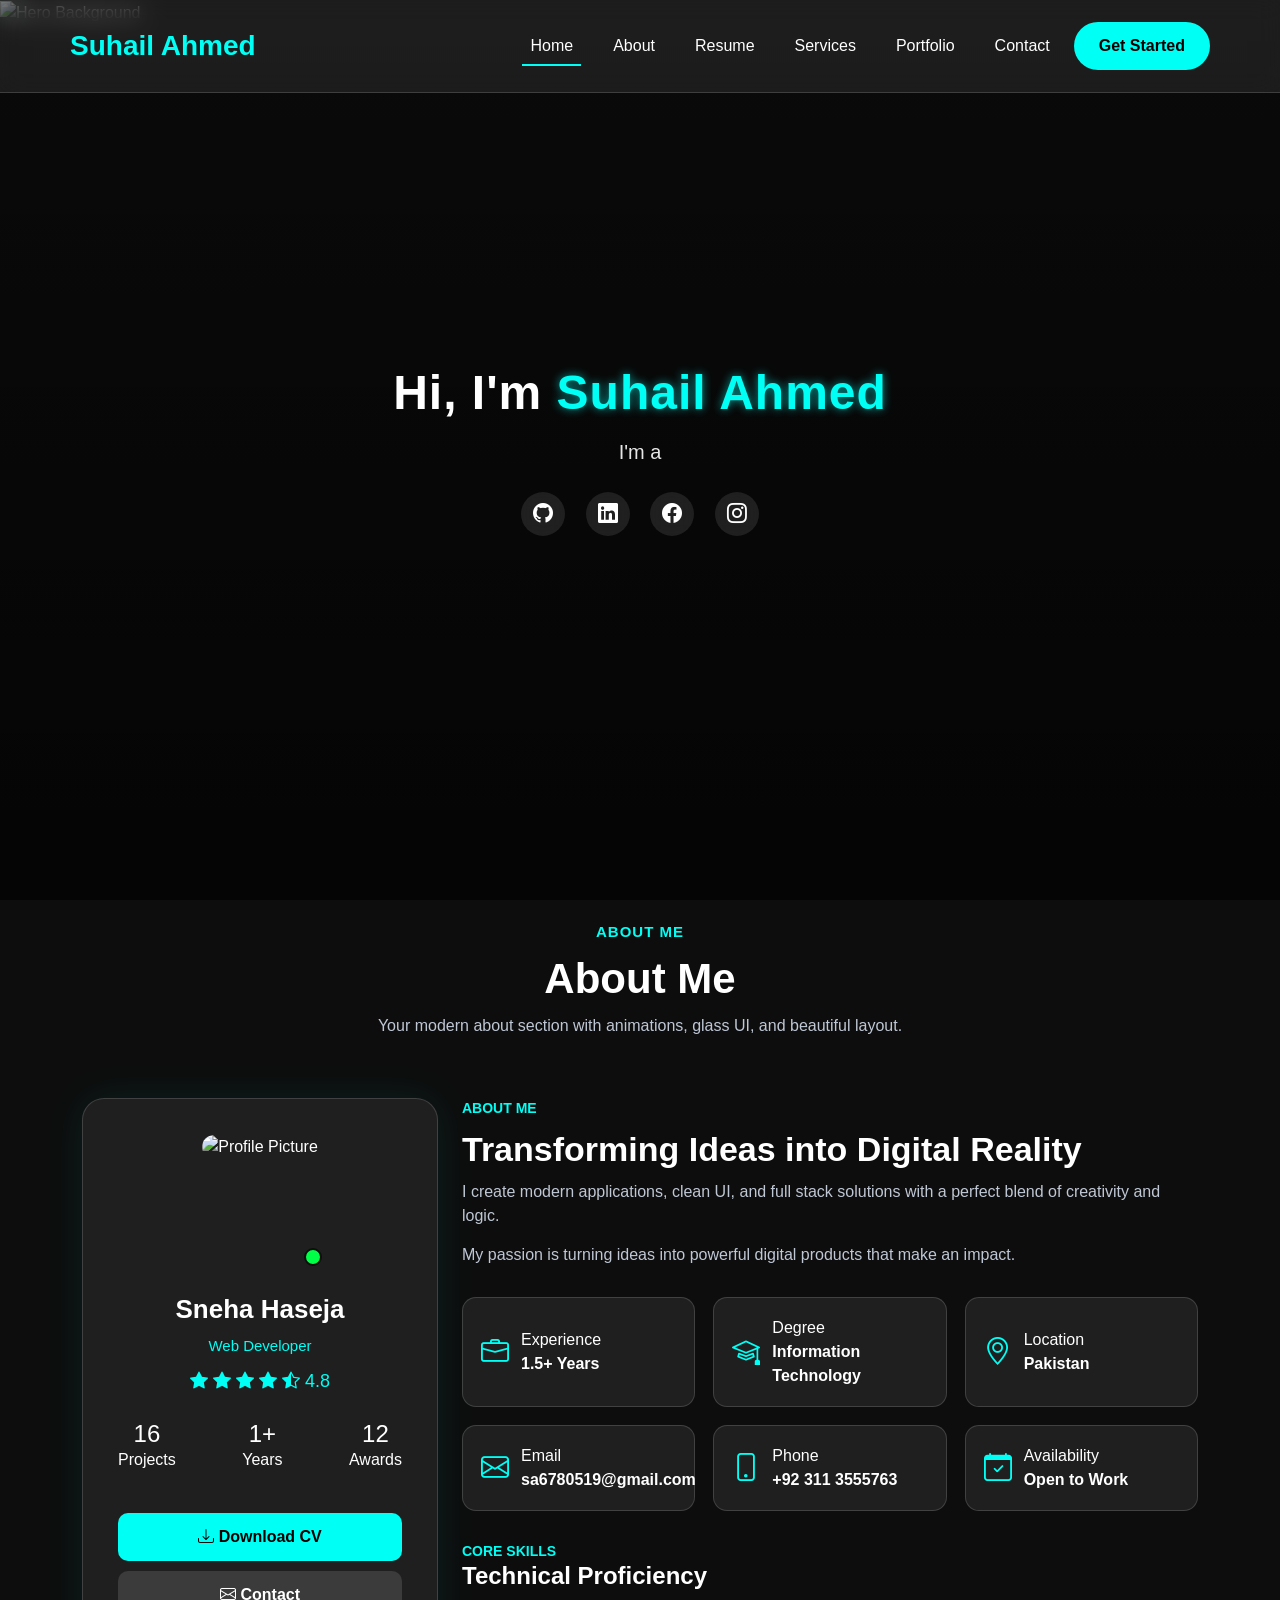
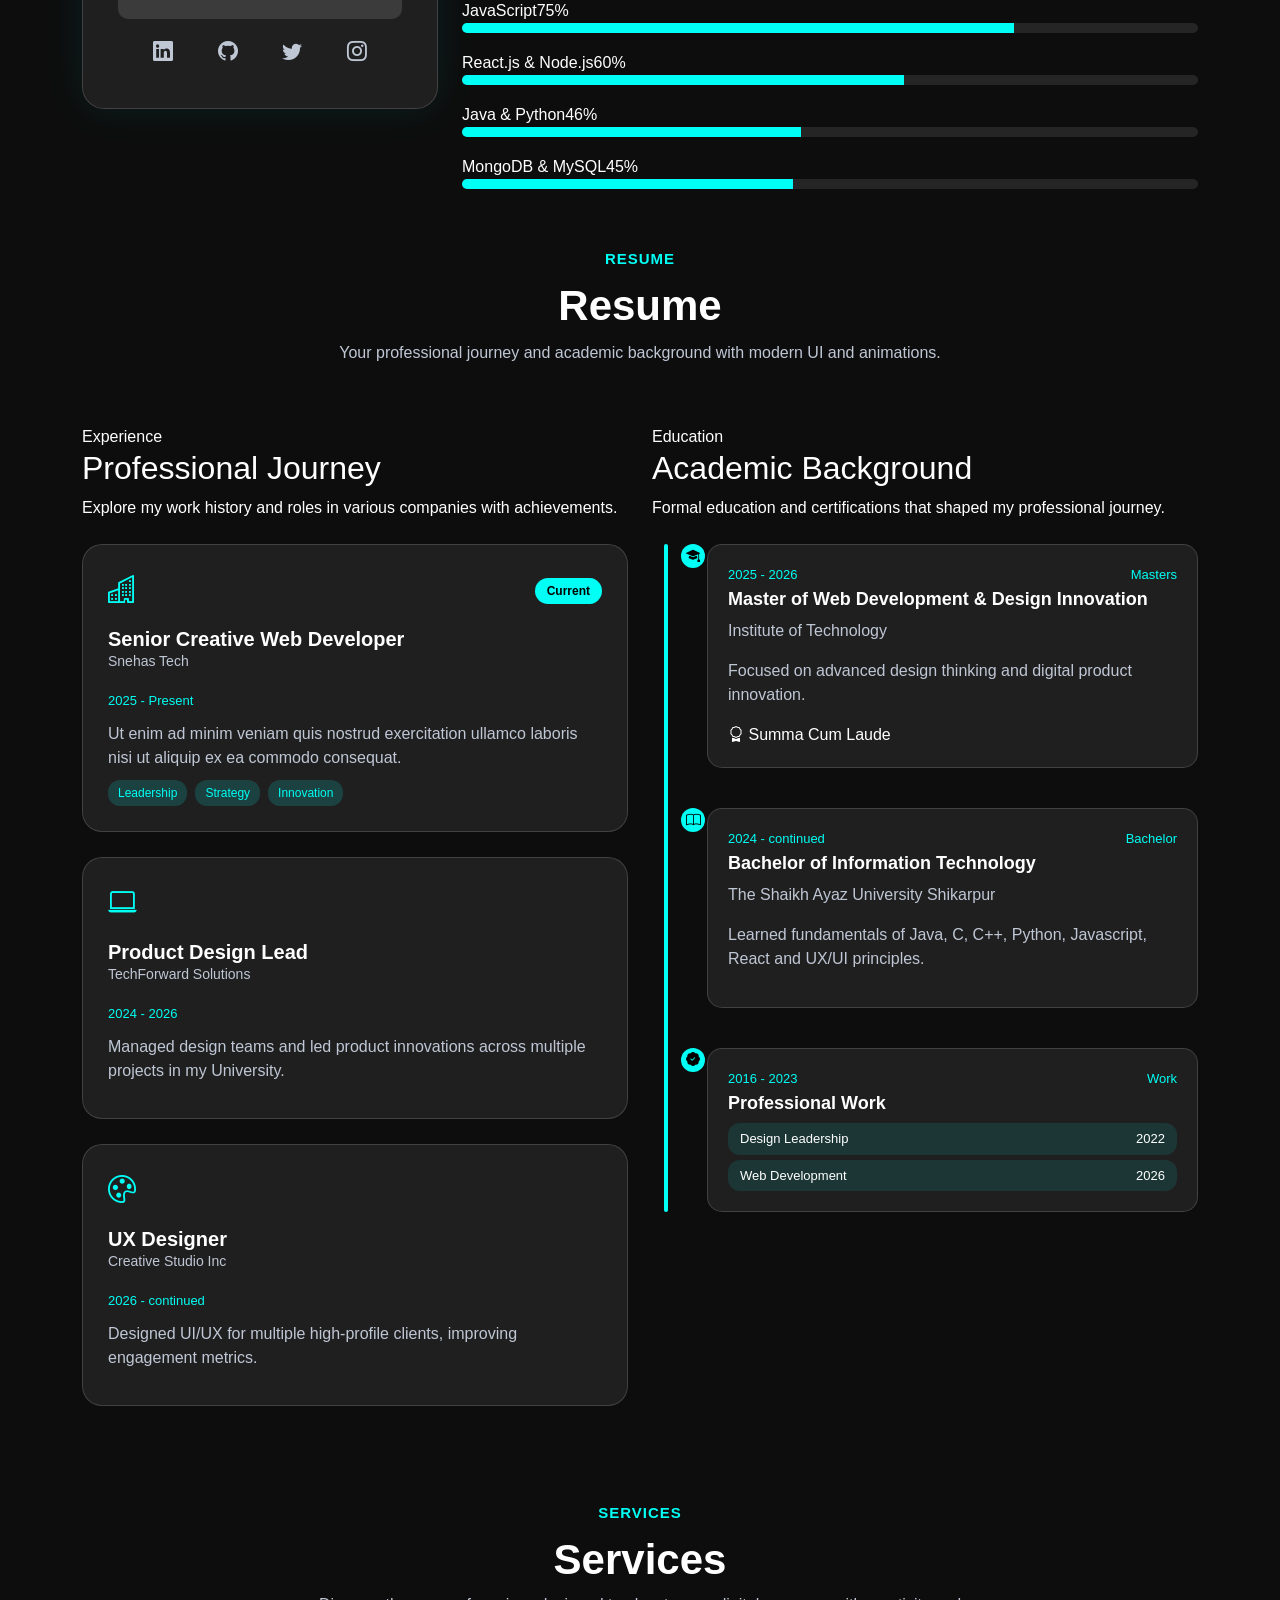
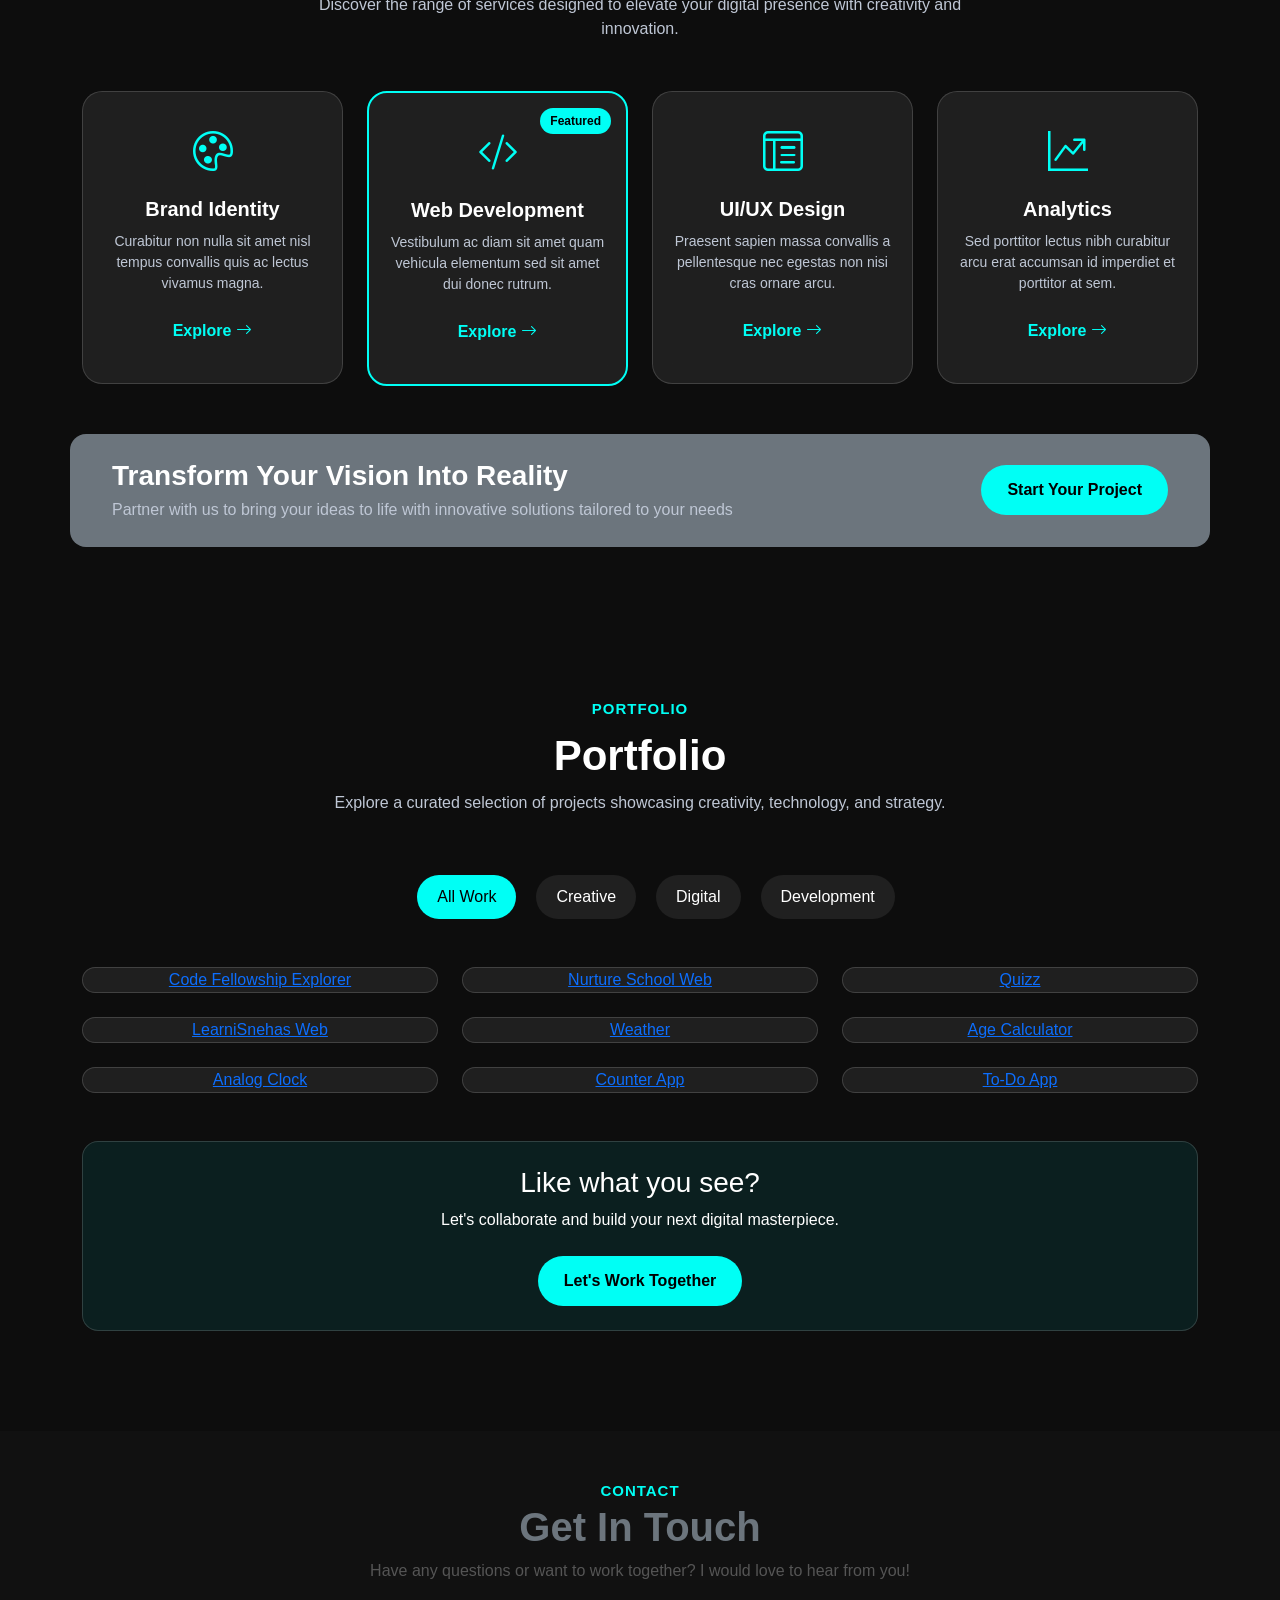
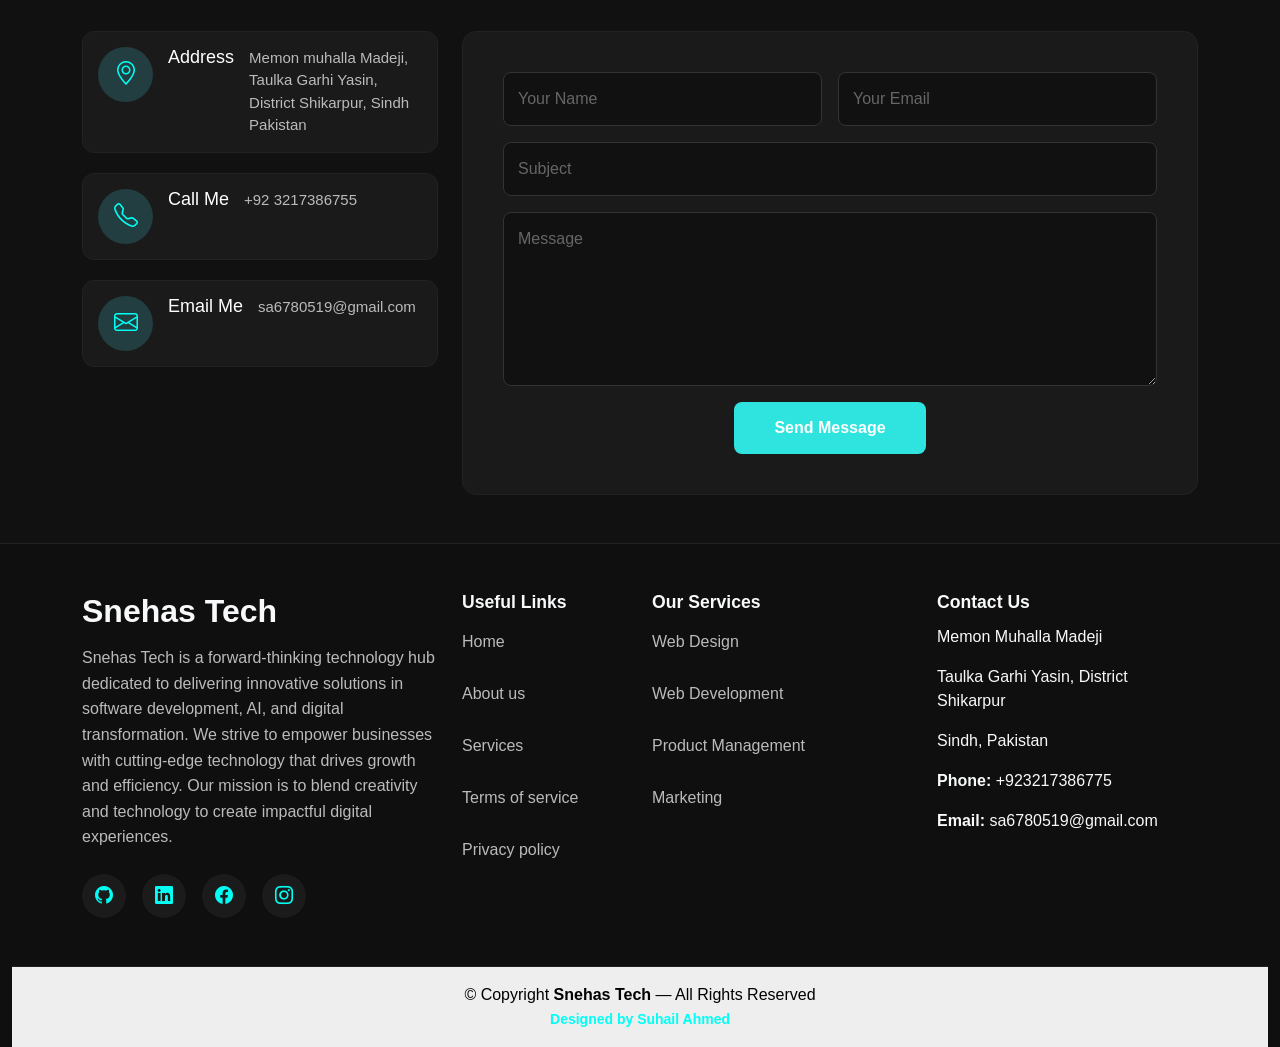
==== commit 4ba1727e: "Add files via upload" ====
--- a/index.html
+++ b/index.html
@@ -4,7 +4,7 @@
 <head>
   <meta charset="UTF-8">
   <meta name="viewport" content="width=device-width, initial-scale=1.0">
-  <title>Craftivo Navbar</title>
+  <title>Suhail Portfolio</title>
 
   <!-- Bootstrap 5.3 - Cleaned up to single instance -->
   <link href="https://cdn.jsdelivr.net/npm/bootstrap@5.3.3/dist/css/bootstrap.min.css" rel="stylesheet">
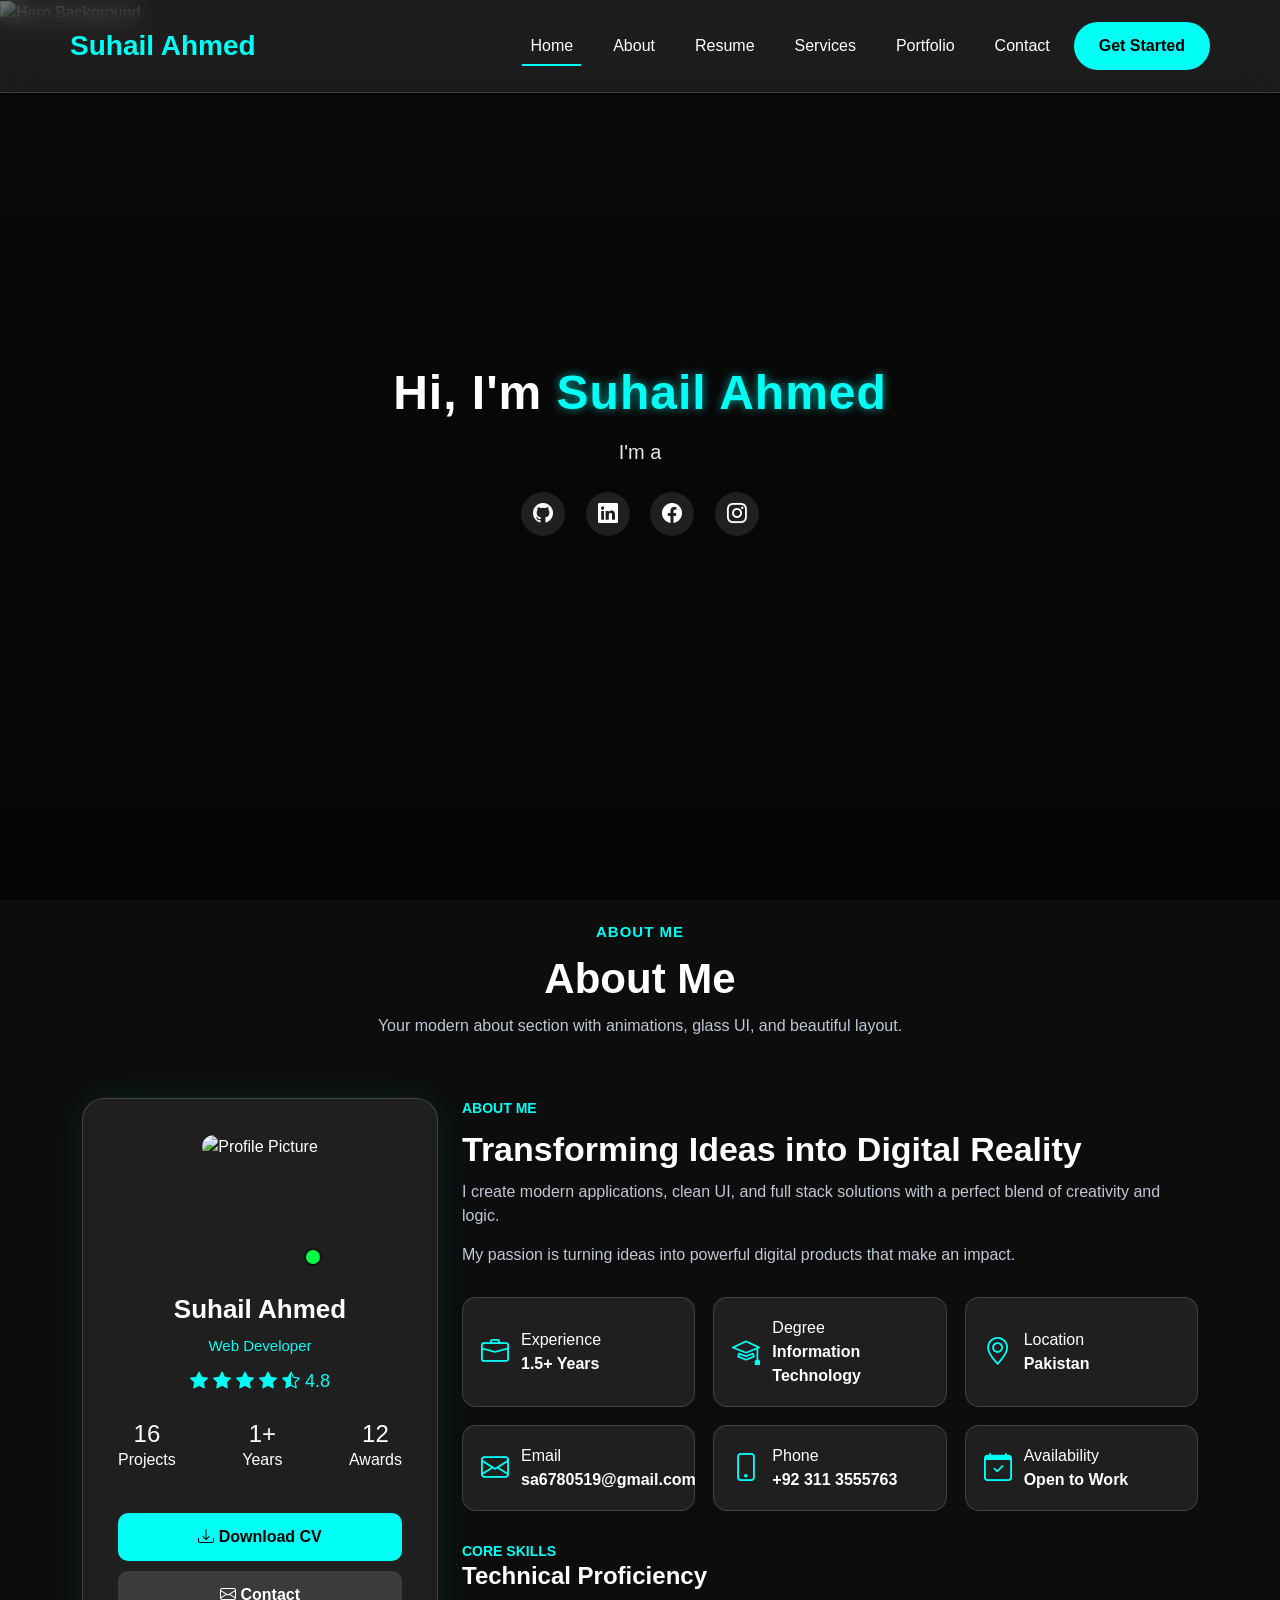
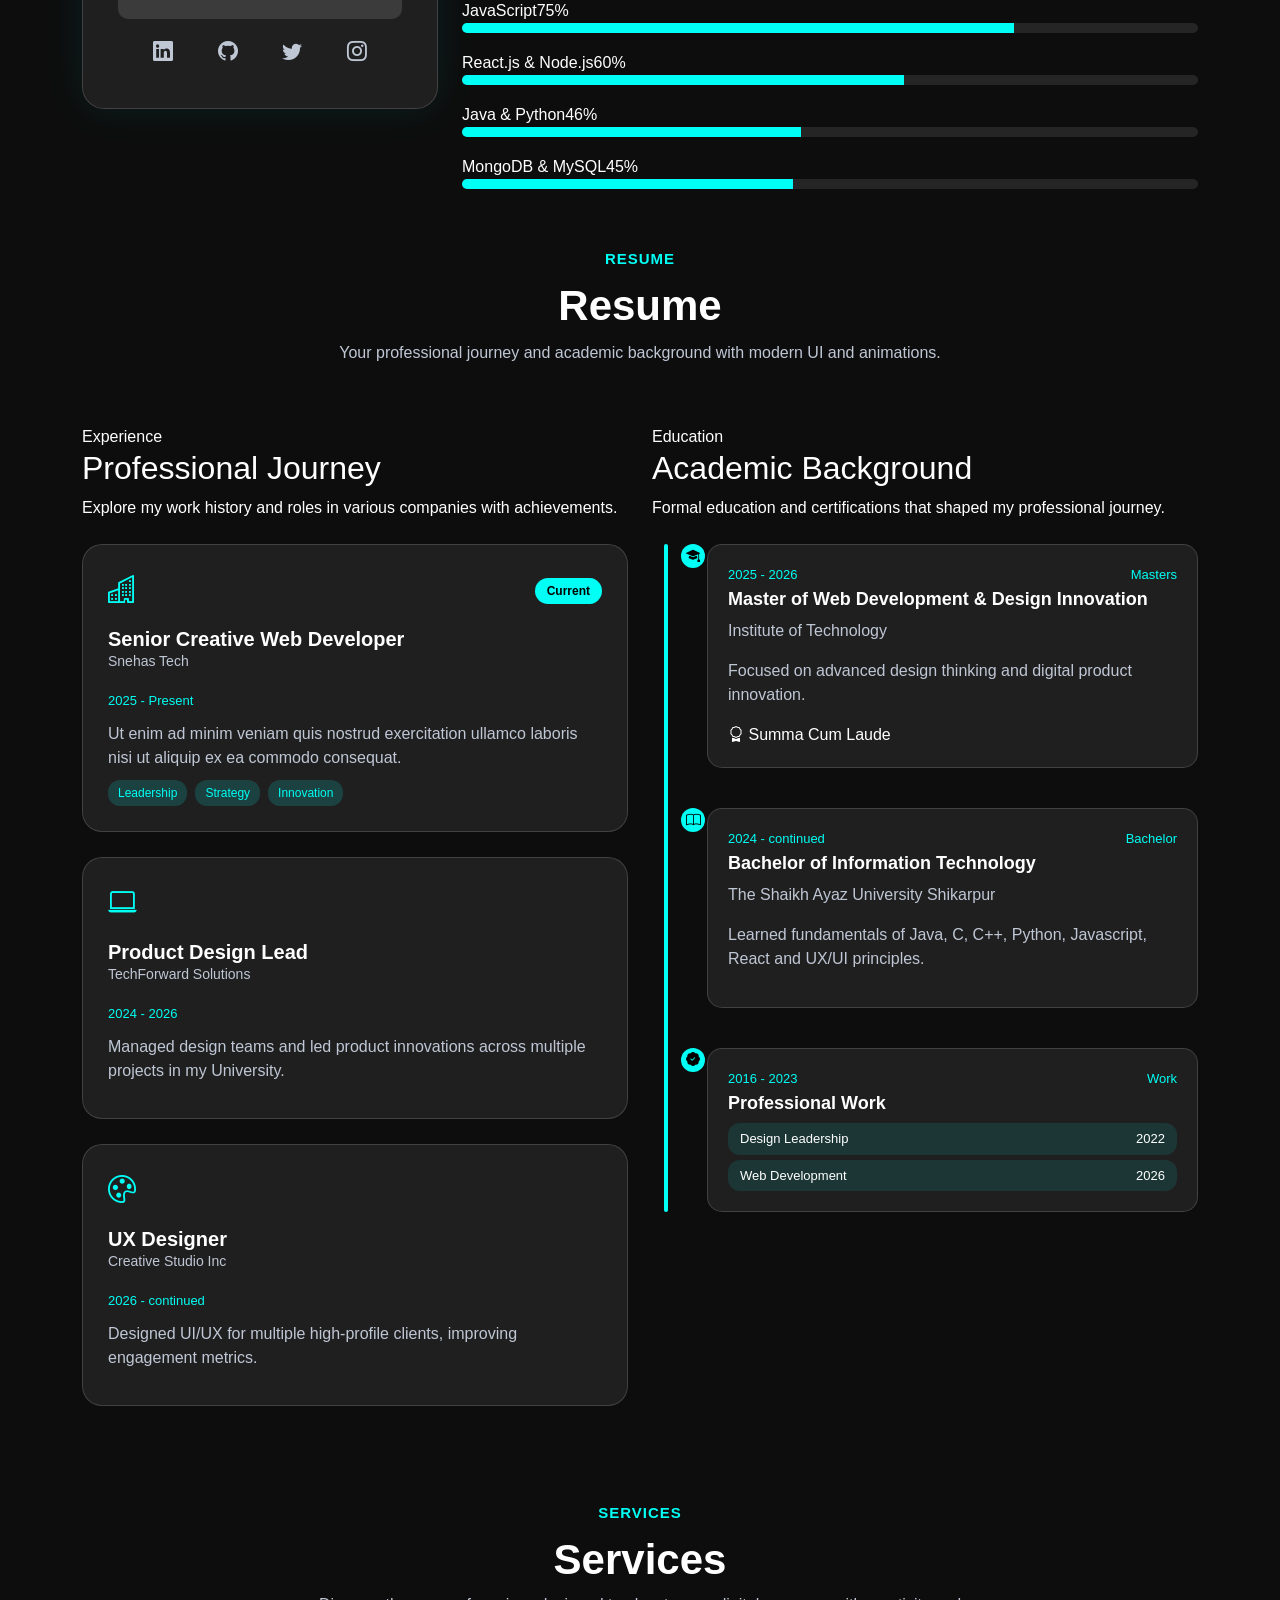
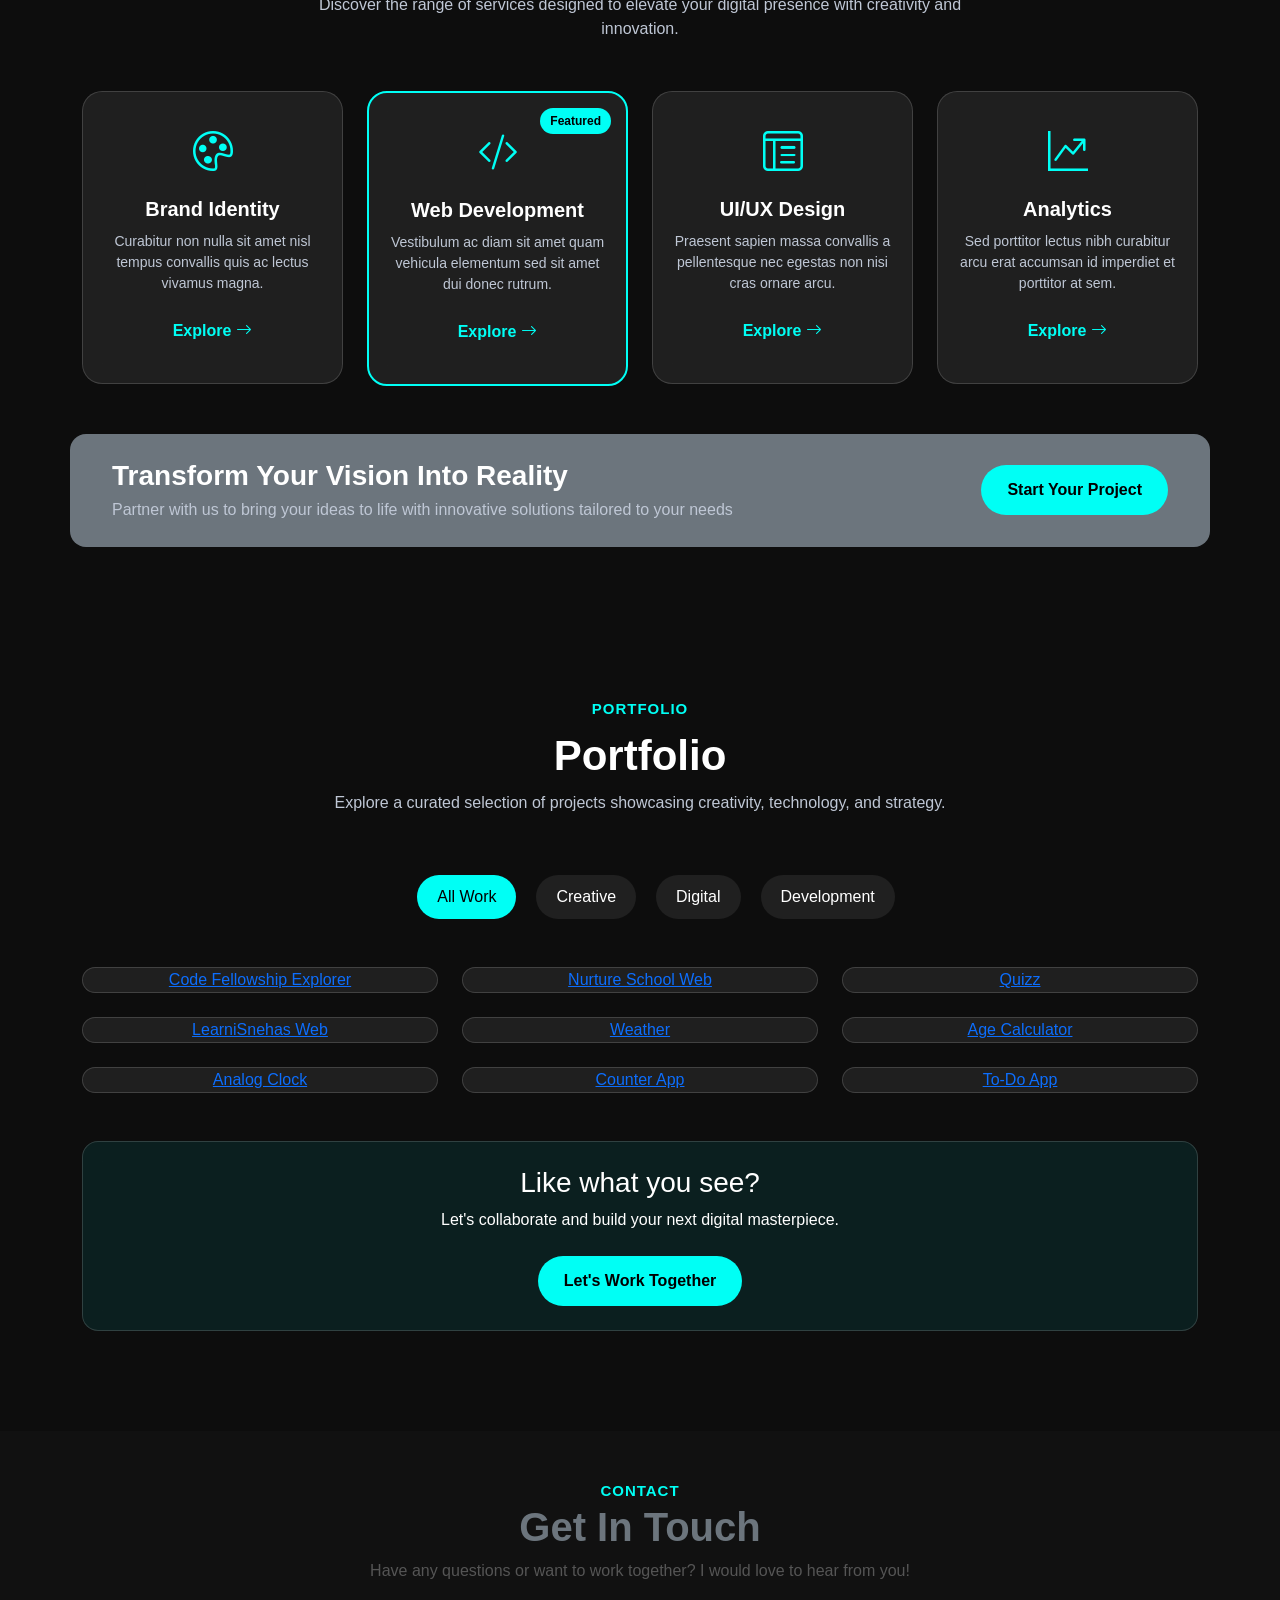
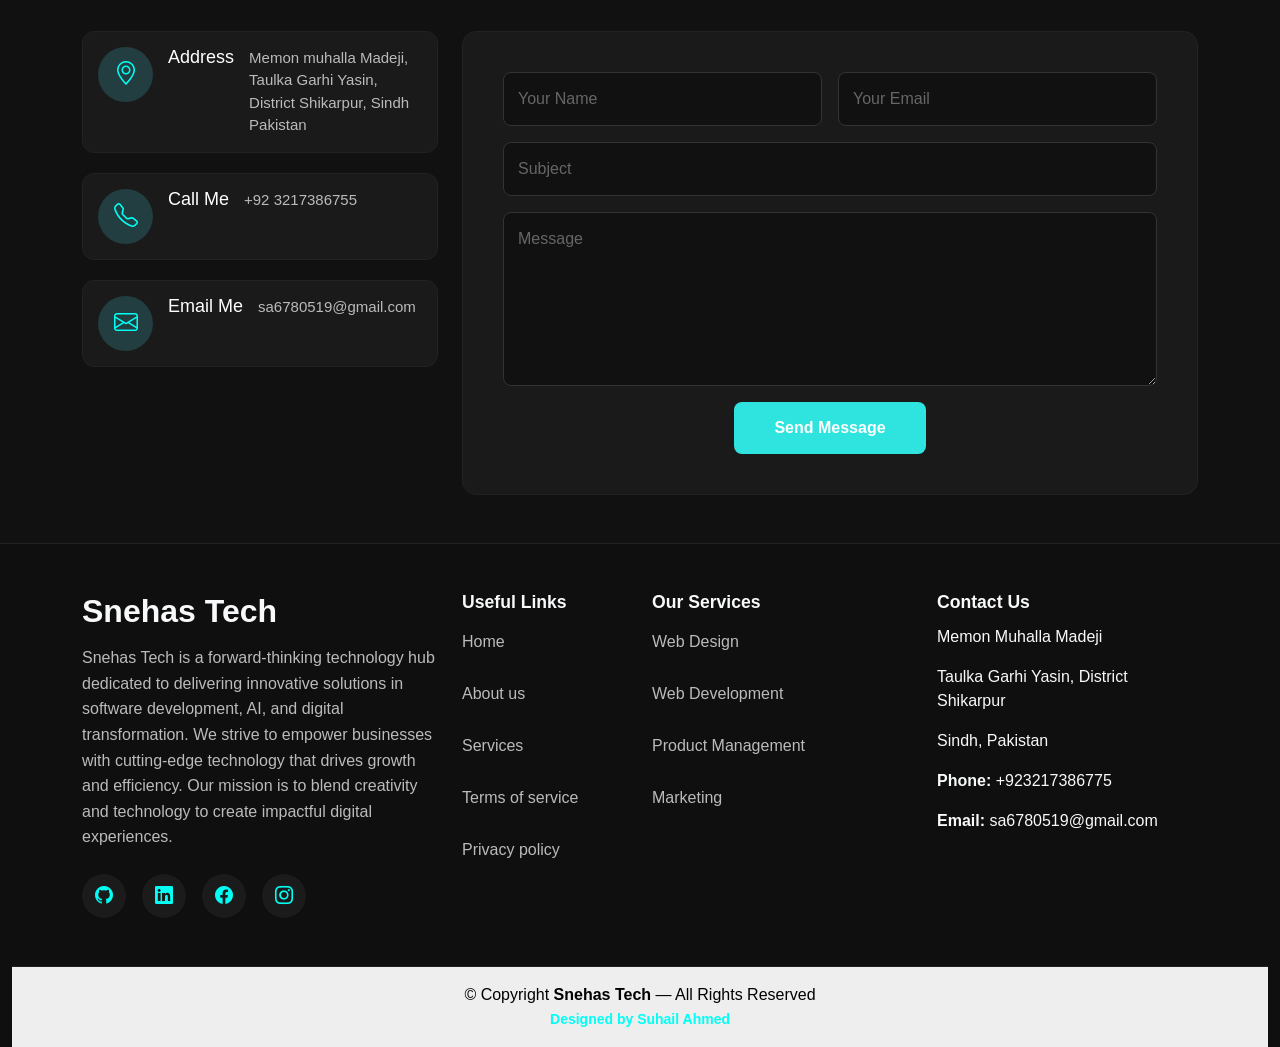
==== commit 61370433: "Add files via upload" ====
--- a/index.html
+++ b/index.html
@@ -118,7 +118,7 @@
           </div>
 
           <div class="profile-header">
-            <h3>Sneha Haseja</h3>
+            <h3>Suhail Ahmed</h3>
             <span class="role">Web Developer</span>
             <div class="rating">
               <i class="bi bi-star-fill"></i>
